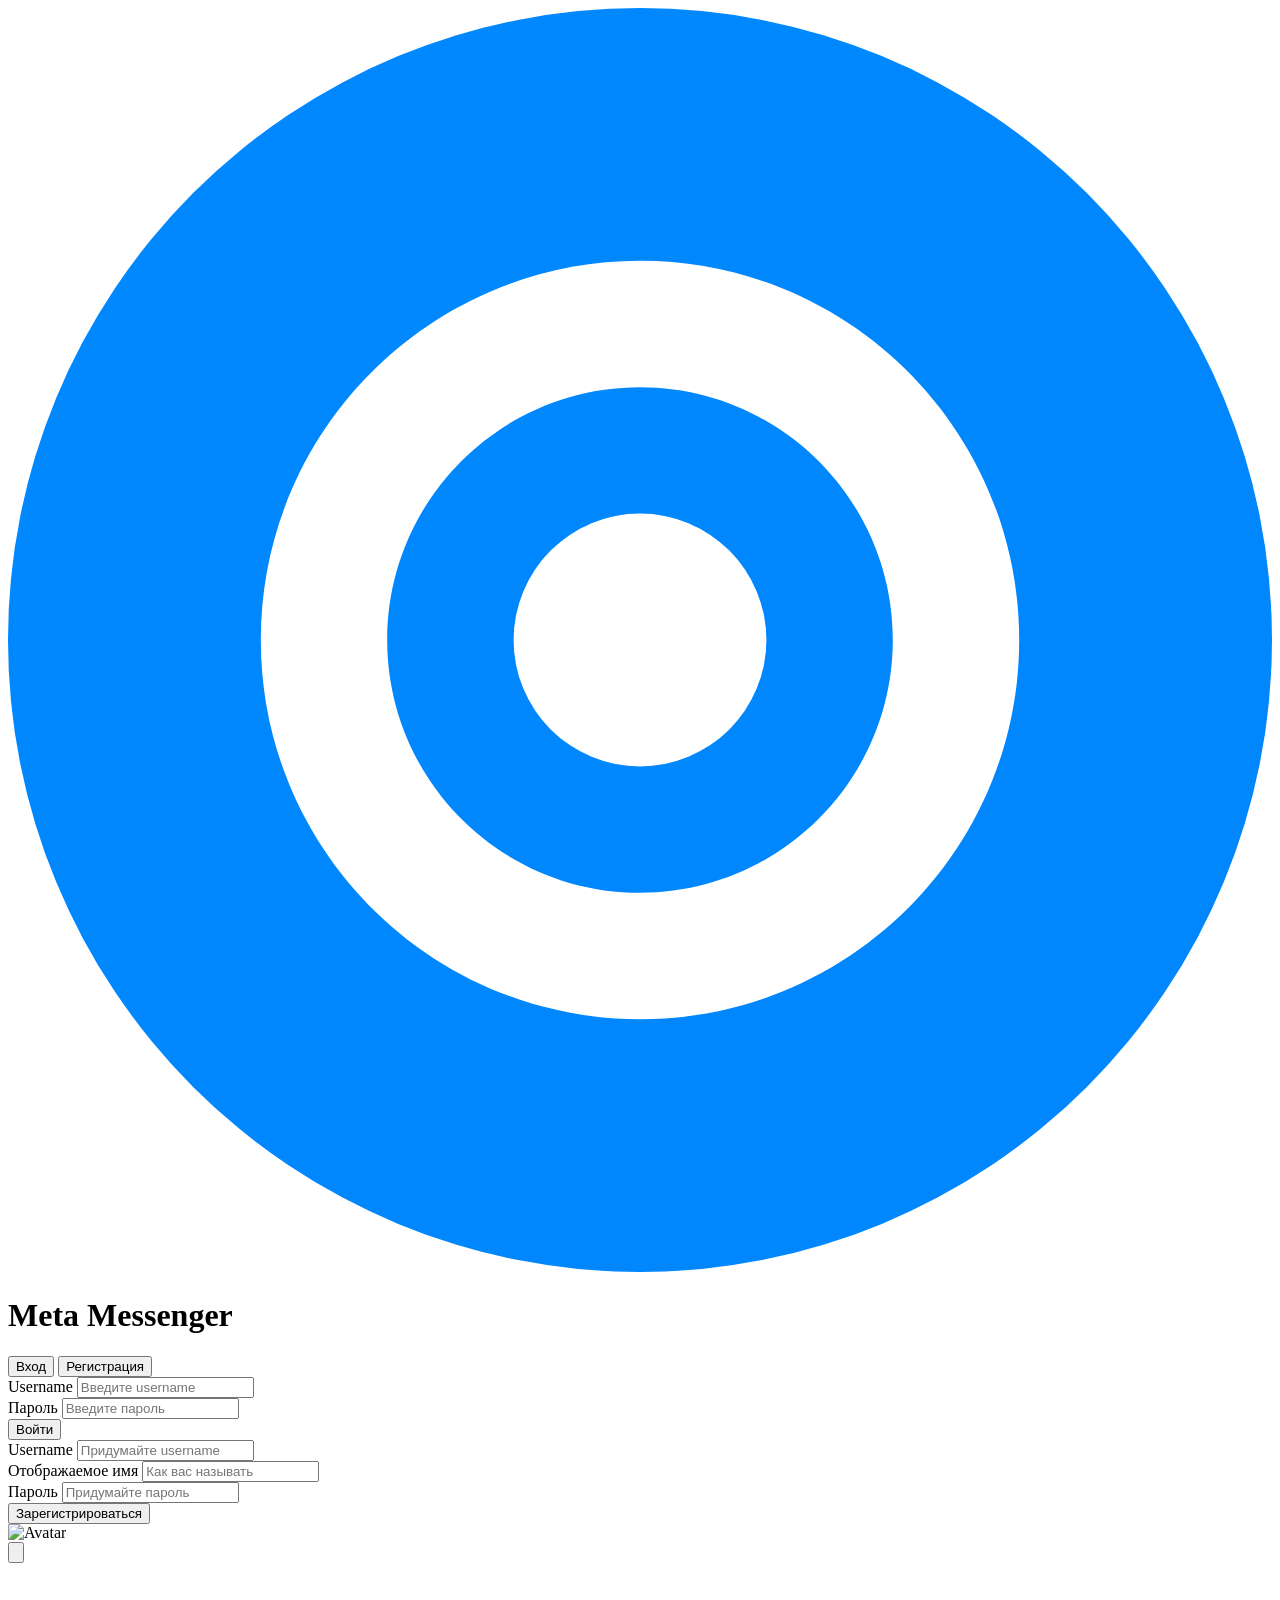
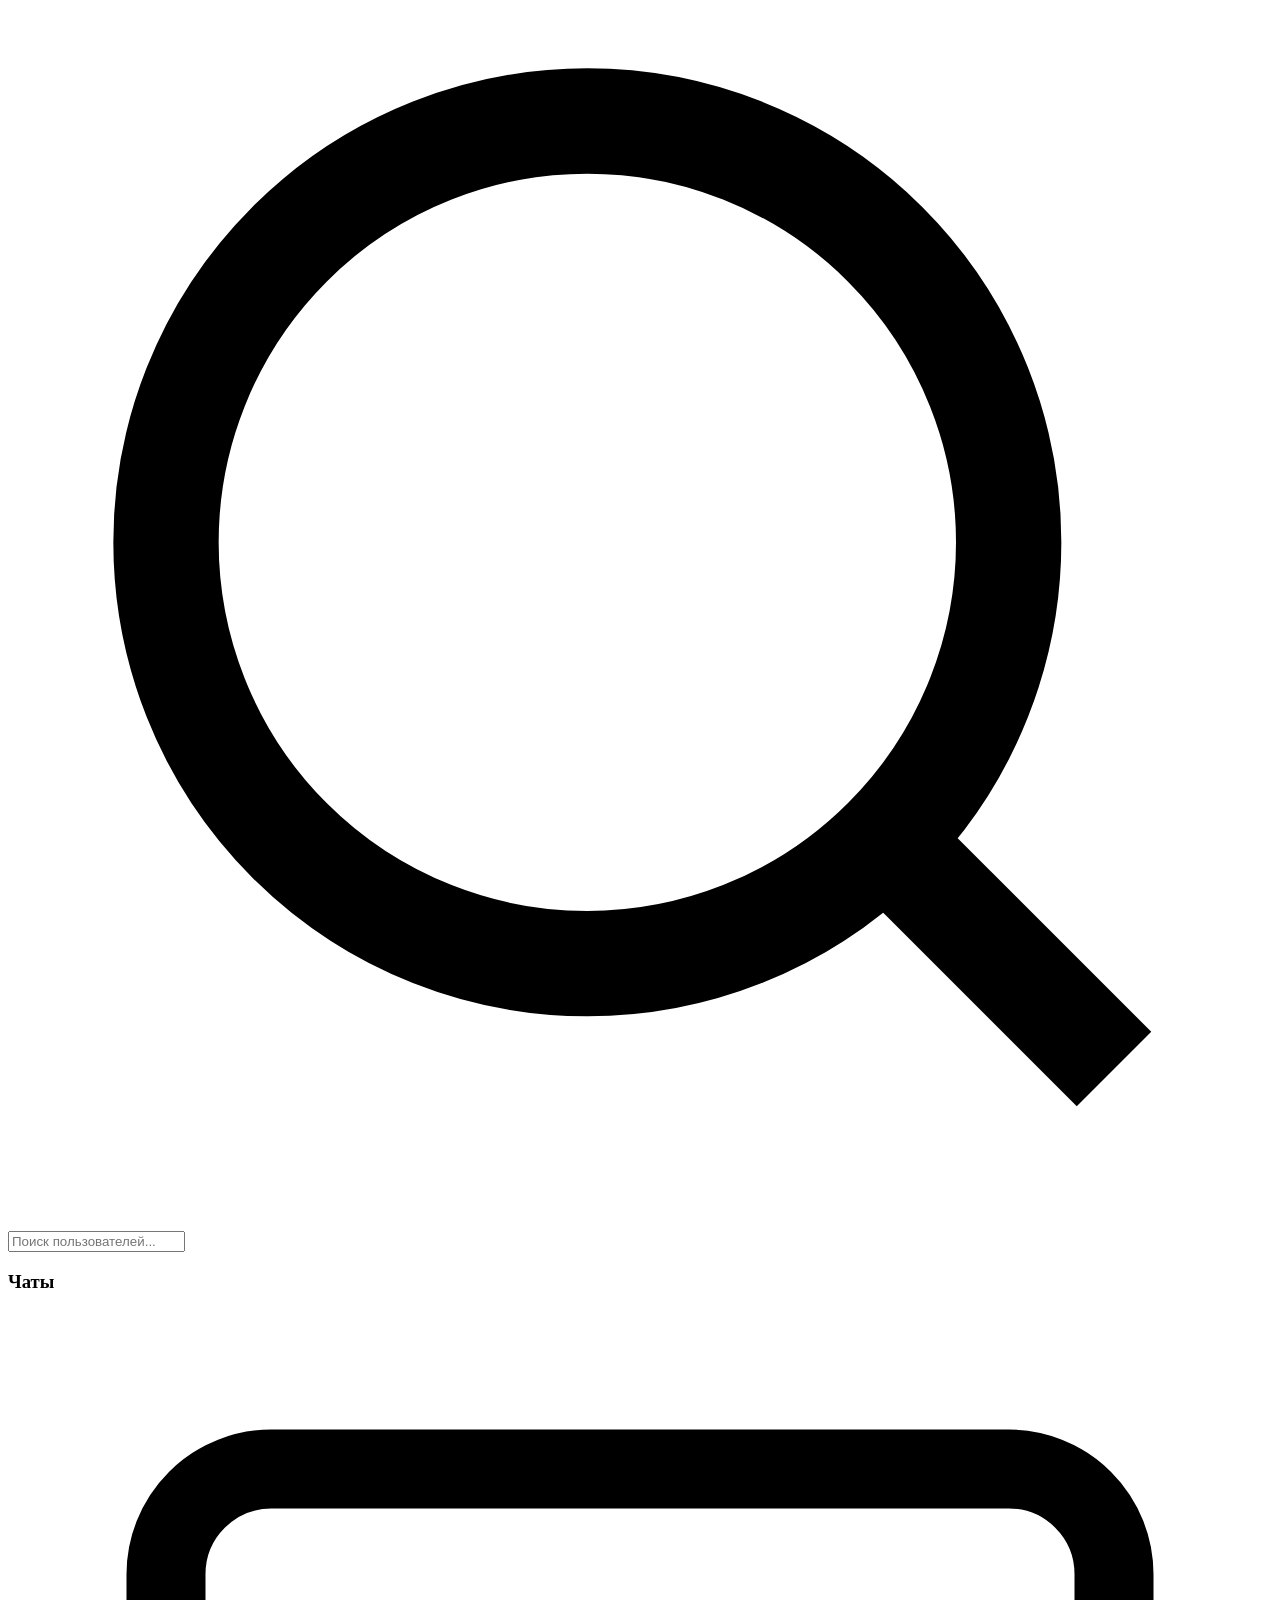
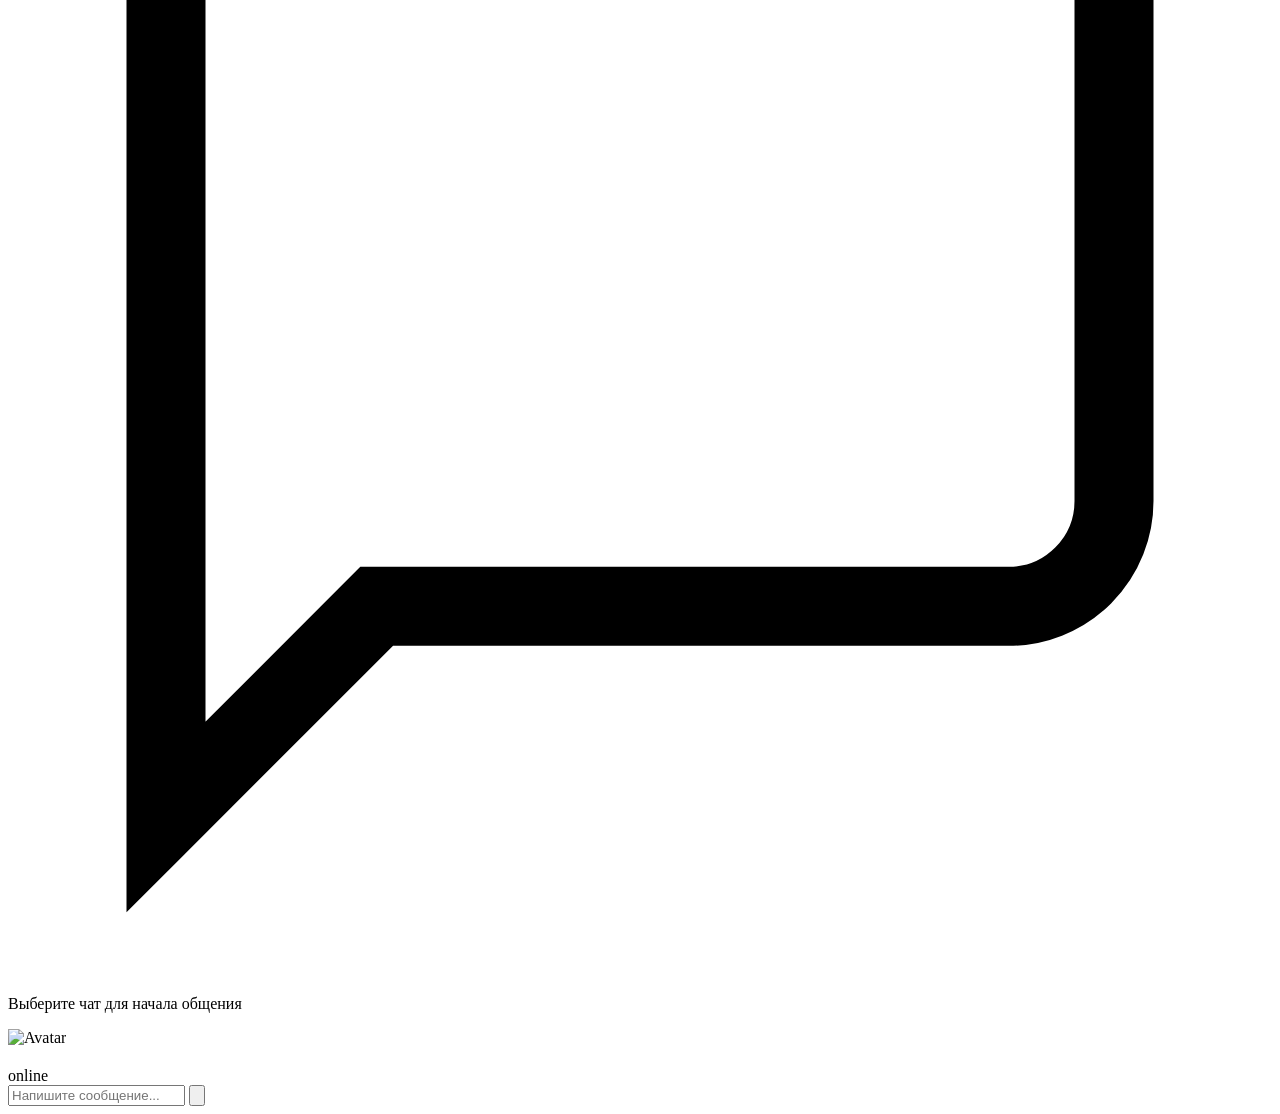
==== public/index.html @ 4a98b65b "Initial commit: Meta Messenger with Cloudflare Workers + KV Co-authored-by: Qwen-Coder <qwen-coder@a" ====
<!DOCTYPE html>
<html lang="ru">
<head>
  <meta charset="UTF-8">
  <meta name="viewport" content="width=device-width, initial-scale=1.0">
  <title>Meta Messenger</title>
  <link rel="stylesheet" href="/styles.css">
  <link href="https://fonts.googleapis.com/css2?family=Inter:wght@400;500;600;700&display=swap" rel="stylesheet">
</head>
<body>
  <div id="app">
    <!-- Auth Screen -->
    <div id="auth-screen" class="auth-screen">
      <div class="auth-container">
        <div class="auth-logo">
          <svg viewBox="0 0 40 40" fill="none" xmlns="http://www.w3.org/2000/svg">
            <circle cx="20" cy="20" r="20" fill="url(#gradient)"/>
            <path d="M20 8C13.373 8 8 13.373 8 20C8 26.627 13.373 32 20 32C26.627 32 32 26.627 32 20C32 13.373 26.627 8 20 8ZM20 28C15.582 28 12 24.418 12 20C12 15.582 15.582 12 20 12C24.418 12 28 15.582 28 20C28 24.418 24.418 28 20 28Z" fill="white"/>
            <circle cx="20" cy="20" r="4" fill="white"/>
            <defs>
              <linearGradient id="gradient" x1="0" y1="0" x2="40" y2="40">
                <stop stop-color="#0088FF"/>
                <stop offset="1" stop-color="#0056B3"/>
              </linearGradient>
            </defs>
          </svg>
          <h1>Meta Messenger</h1>
        </div>
        
        <div class="auth-tabs">
          <button class="auth-tab active" data-tab="login">Вход</button>
          <button class="auth-tab" data-tab="register">Регистрация</button>
        </div>
        
        <form id="login-form" class="auth-form">
          <div class="form-group">
            <label for="login-username">Username</label>
            <input type="text" id="login-username" placeholder="Введите username" required>
          </div>
          <div class="form-group">
            <label for="login-password">Пароль</label>
            <input type="password" id="login-password" placeholder="Введите пароль" required>
          </div>
          <button type="submit" class="btn-primary">Войти</button>
          <div id="login-error" class="error-message"></div>
        </form>
        
        <form id="register-form" class="auth-form hidden">
          <div class="form-group">
            <label for="register-username">Username</label>
            <input type="text" id="register-username" placeholder="Придумайте username" required>
          </div>
          <div class="form-group">
            <label for="register-display-name">Отображаемое имя</label>
            <input type="text" id="register-display-name" placeholder="Как вас называть">
          </div>
          <div class="form-group">
            <label for="register-password">Пароль</label>
            <input type="password" id="register-password" placeholder="Придумайте пароль" required minlength="6">
          </div>
          <button type="submit" class="btn-primary">Зарегистрироваться</button>
          <div id="register-error" class="error-message"></div>
        </form>
      </div>
    </div>
    
    <!-- Main App Screen -->
    <div id="main-screen" class="main-screen hidden">
      <!-- Sidebar -->
      <aside class="sidebar">
        <div class="sidebar-header">
          <div class="current-user">
            <img id="current-user-avatar" src="" alt="Avatar" class="avatar">
            <span id="current-user-name"></span>
          </div>
          <button id="logout-btn" class="btn-icon" title="Выйти">
            <svg viewBox="0 0 24 24" fill="none" stroke="currentColor" stroke-width="2">
              <path d="M9 21H5a2 2 0 0 1-2-2V5a2 2 0 0 1 2-2h4"/>
              <polyline points="16 17 21 12 16 7"/>
              <line x1="21" y1="12" x2="9" y2="12"/>
            </svg>
          </button>
        </div>
        
        <div class="search-container">
          <div class="search-box">
            <svg viewBox="0 0 24 24" fill="none" stroke="currentColor" stroke-width="2">
              <circle cx="11" cy="11" r="8"/>
              <path d="m21 21-4.35-4.35"/>
            </svg>
            <input type="text" id="user-search" placeholder="Поиск пользователей...">
          </div>
        </div>
        
        <div id="search-results" class="search-results hidden"></div>
        
        <div class="chats-list">
          <h3>Чаты</h3>
          <div id="chats-container"></div>
        </div>
      </aside>
      
      <!-- Chat Area -->
      <main class="chat-area">
        <div id="no-chat-selected" class="no-chat-selected">
          <svg viewBox="0 0 24 24" fill="none" stroke="currentColor" stroke-width="1.5">
            <path d="M21 15a2 2 0 0 1-2 2H7l-4 4V5a2 2 0 0 1 2-2h14a2 2 0 0 1 2 2z"/>
          </svg>
          <p>Выберите чат для начала общения</p>
        </div>
        
        <div id="chat-container" class="chat-container hidden">
          <div class="chat-header">
            <img id="chat-user-avatar" src="" alt="Avatar" class="avatar avatar-large">
            <div class="chat-user-info">
              <h2 id="chat-user-name"></h2>
              <span id="chat-user-status">online</span>
            </div>
          </div>
          
          <div id="messages-container" class="messages-container"></div>
          
          <form id="message-form" class="message-form">
            <input type="text" id="message-input" placeholder="Напишите сообщение..." autocomplete="off">
            <button type="submit" class="btn-send">
              <svg viewBox="0 0 24 24" fill="none" stroke="currentColor" stroke-width="2">
                <line x1="22" y1="2" x2="11" y2="13"/>
                <polygon points="22 2 15 22 11 13 2 9 22 2"/>
              </svg>
            </button>
          </form>
        </div>
      </main>
    </div>
  </div>
  
  <script src="/app.js"></script>
</body>
</html>
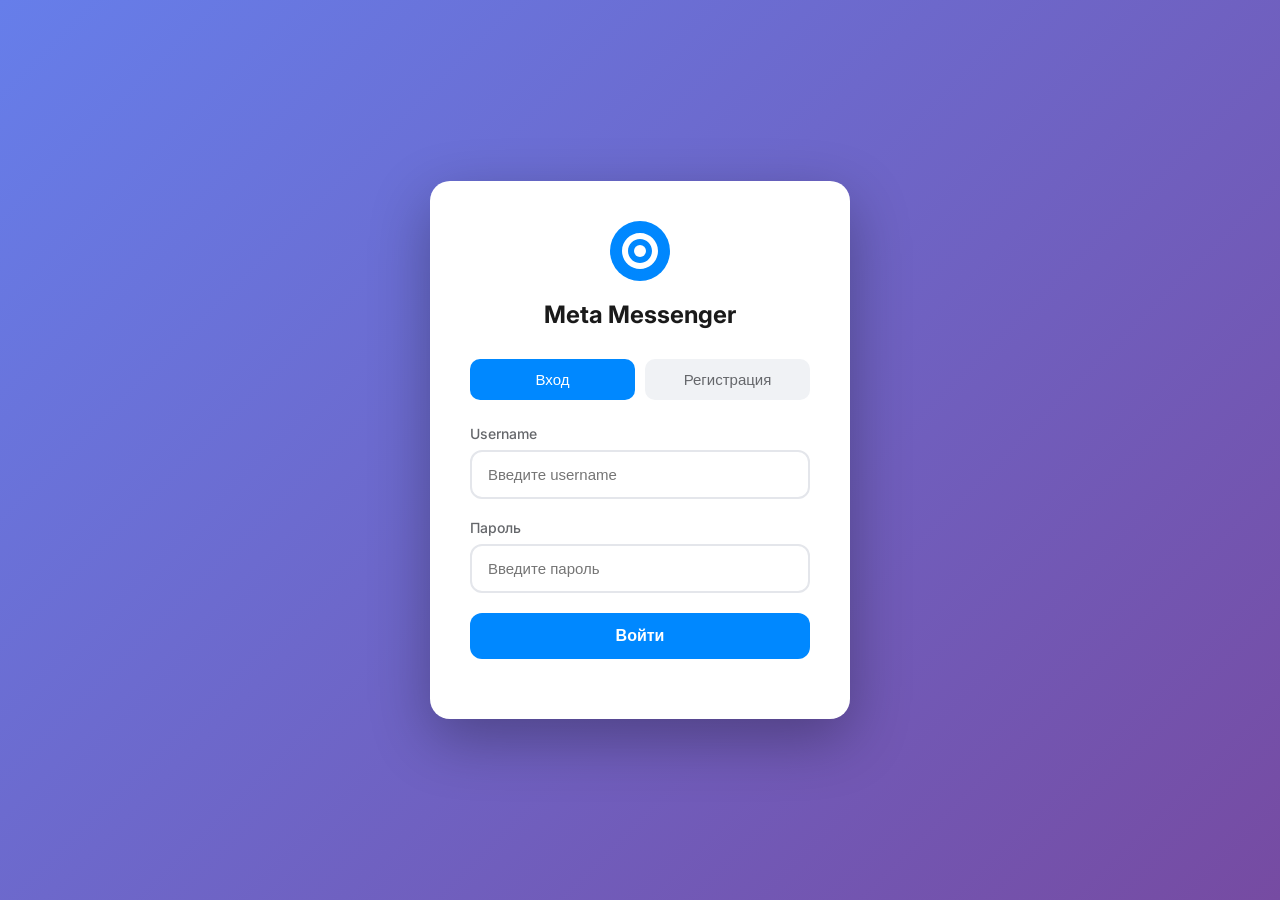
==== commit c85c4a01: "Fix: use relative paths for static assets Co-authored-by: Qwen-Coder <qwen-coder@alibabacloud.com>" ====
--- a/public/index.html
+++ b/public/index.html
@@ -4,7 +4,7 @@
   <meta charset="UTF-8">
   <meta name="viewport" content="width=device-width, initial-scale=1.0">
   <title>Meta Messenger</title>
-  <link rel="stylesheet" href="/styles.css">
+  <link rel="stylesheet" href="./styles.css">
   <link href="https://fonts.googleapis.com/css2?family=Inter:wght@400;500;600;700&display=swap" rel="stylesheet">
 </head>
 <body>
@@ -134,6 +134,6 @@
     </div>
   </div>
   
-  <script src="/app.js"></script>
+  <script src="./app.js"></script>
 </body>
 </html>
--- a/public/styles.css
+++ b/public/styles.css
@@ -0,0 +1,558 @@
+* {
+  margin: 0;
+  padding: 0;
+  box-sizing: border-box;
+}
+
+:root {
+  --primary-color: #0088FF;
+  --primary-hover: #0066CC;
+  --bg-color: #F0F2F5;
+  --sidebar-bg: #FFFFFF;
+  --chat-bg: #EFEFEF;
+  --message-out: #0088FF;
+  --message-in: #FFFFFF;
+  --text-primary: #1A1A1A;
+  --text-secondary: #65676B;
+  --border-color: #E4E6EB;
+  --error-color: #DC3545;
+  --success-color: #28A745;
+}
+
+body {
+  font-family: 'Inter', -apple-system, BlinkMacSystemFont, 'Segoe UI', Roboto, sans-serif;
+  background: var(--bg-color);
+  color: var(--text-primary);
+  height: 100vh;
+  overflow: hidden;
+}
+
+.hidden {
+  display: none !important;
+}
+
+/* Auth Screen */
+.auth-screen {
+  display: flex;
+  align-items: center;
+  justify-content: center;
+  min-height: 100vh;
+  background: linear-gradient(135deg, #667eea 0%, #764ba2 100%);
+}
+
+.auth-container {
+  background: white;
+  border-radius: 20px;
+  padding: 40px;
+  width: 100%;
+  max-width: 420px;
+  box-shadow: 0 20px 60px rgba(0, 0, 0, 0.3);
+}
+
+.auth-logo {
+  text-align: center;
+  margin-bottom: 30px;
+}
+
+.auth-logo svg {
+  width: 60px;
+  height: 60px;
+  margin-bottom: 15px;
+}
+
+.auth-logo h1 {
+  font-size: 24px;
+  font-weight: 700;
+  color: var(--text-primary);
+}
+
+.auth-tabs {
+  display: flex;
+  gap: 10px;
+  margin-bottom: 25px;
+}
+
+.auth-tab {
+  flex: 1;
+  padding: 12px;
+  border: none;
+  background: var(--bg-color);
+  color: var(--text-secondary);
+  font-size: 15px;
+  font-weight: 500;
+  cursor: pointer;
+  border-radius: 10px;
+  transition: all 0.2s;
+}
+
+.auth-tab.active {
+  background: var(--primary-color);
+  color: white;
+}
+
+.auth-form {
+  display: flex;
+  flex-direction: column;
+  gap: 20px;
+}
+
+.form-group {
+  display: flex;
+  flex-direction: column;
+  gap: 8px;
+}
+
+.form-group label {
+  font-size: 14px;
+  font-weight: 500;
+  color: var(--text-secondary);
+}
+
+.form-group input {
+  padding: 14px 16px;
+  border: 2px solid var(--border-color);
+  border-radius: 12px;
+  font-size: 15px;
+  transition: border-color 0.2s;
+}
+
+.form-group input:focus {
+  outline: none;
+  border-color: var(--primary-color);
+}
+
+.btn-primary {
+  padding: 14px;
+  background: var(--primary-color);
+  color: white;
+  border: none;
+  border-radius: 12px;
+  font-size: 16px;
+  font-weight: 600;
+  cursor: pointer;
+  transition: background 0.2s;
+}
+
+.btn-primary:hover {
+  background: var(--primary-hover);
+}
+
+.error-message {
+  color: var(--error-color);
+  font-size: 14px;
+  text-align: center;
+}
+
+/* Main Screen */
+.main-screen {
+  display: flex;
+  height: 100vh;
+}
+
+/* Sidebar */
+.sidebar {
+  width: 380px;
+  background: var(--sidebar-bg);
+  border-right: 1px solid var(--border-color);
+  display: flex;
+  flex-direction: column;
+}
+
+.sidebar-header {
+  display: flex;
+  justify-content: space-between;
+  align-items: center;
+  padding: 20px;
+  border-bottom: 1px solid var(--border-color);
+}
+
+.current-user {
+  display: flex;
+  align-items: center;
+  gap: 12px;
+}
+
+.avatar {
+  width: 40px;
+  height: 40px;
+  border-radius: 50%;
+  object-fit: cover;
+}
+
+.avatar-large {
+  width: 50px;
+  height: 50px;
+}
+
+#current-user-name {
+  font-weight: 600;
+}
+
+.btn-icon {
+  width: 40px;
+  height: 40px;
+  border: none;
+  background: var(--bg-color);
+  border-radius: 50%;
+  cursor: pointer;
+  display: flex;
+  align-items: center;
+  justify-content: center;
+  transition: background 0.2s;
+}
+
+.btn-icon:hover {
+  background: var(--border-color);
+}
+
+.btn-icon svg {
+  width: 20px;
+  height: 20px;
+  color: var(--text-secondary);
+}
+
+.search-container {
+  padding: 15px 20px;
+}
+
+.search-box {
+  display: flex;
+  align-items: center;
+  gap: 10px;
+  background: var(--bg-color);
+  padding: 12px 16px;
+  border-radius: 12px;
+}
+
+.search-box svg {
+  width: 20px;
+  height: 20px;
+  color: var(--text-secondary);
+}
+
+.search-box input {
+  flex: 1;
+  border: none;
+  background: transparent;
+  font-size: 15px;
+}
+
+.search-box input:focus {
+  outline: none;
+}
+
+.search-results {
+  max-height: 300px;
+  overflow-y: auto;
+  margin: 0 15px 15px;
+  border: 1px solid var(--border-color);
+  border-radius: 12px;
+  background: white;
+}
+
+.search-result-item {
+  display: flex;
+  align-items: center;
+  gap: 12px;
+  padding: 12px 15px;
+  cursor: pointer;
+  transition: background 0.2s;
+  border-bottom: 1px solid var(--border-color);
+}
+
+.search-result-item:last-child {
+  border-bottom: none;
+}
+
+.search-result-item:hover {
+  background: var(--bg-color);
+}
+
+.search-result-info {
+  flex: 1;
+}
+
+.search-result-name {
+  font-weight: 500;
+}
+
+.search-result-username {
+  font-size: 13px;
+  color: var(--text-secondary);
+}
+
+.btn-add {
+  padding: 8px 16px;
+  background: var(--primary-color);
+  color: white;
+  border: none;
+  border-radius: 20px;
+  font-size: 13px;
+  font-weight: 500;
+  cursor: pointer;
+}
+
+.chats-list {
+  flex: 1;
+  overflow-y: auto;
+  padding: 15px;
+}
+
+.chats-list h3 {
+  font-size: 14px;
+  font-weight: 600;
+  color: var(--text-secondary);
+  margin-bottom: 15px;
+  text-transform: uppercase;
+}
+
+.chat-item {
+  display: flex;
+  align-items: center;
+  gap: 12px;
+  padding: 12px 15px;
+  border-radius: 12px;
+  cursor: pointer;
+  transition: background 0.2s;
+}
+
+.chat-item:hover {
+  background: var(--bg-color);
+}
+
+.chat-item.active {
+  background: #E7F3FF;
+}
+
+.chat-item-info {
+  flex: 1;
+  min-width: 0;
+}
+
+.chat-item-name {
+  font-weight: 500;
+  margin-bottom: 4px;
+}
+
+.chat-item-last-message {
+  font-size: 13px;
+  color: var(--text-secondary);
+  white-space: nowrap;
+  overflow: hidden;
+  text-overflow: ellipsis;
+}
+
+.chat-item-time {
+  font-size: 12px;
+  color: var(--text-secondary);
+}
+
+/* Chat Area */
+.chat-area {
+  flex: 1;
+  display: flex;
+  flex-direction: column;
+  background: var(--chat-bg);
+}
+
+.no-chat-selected {
+  display: flex;
+  flex-direction: column;
+  align-items: center;
+  justify-content: center;
+  height: 100%;
+  color: var(--text-secondary);
+}
+
+.no-chat-selected svg {
+  width: 80px;
+  height: 80px;
+  margin-bottom: 20px;
+  opacity: 0.5;
+}
+
+.no-chat-selected p {
+  font-size: 18px;
+}
+
+.chat-container {
+  display: flex;
+  flex-direction: column;
+  height: 100%;
+}
+
+.chat-header {
+  display: flex;
+  align-items: center;
+  gap: 15px;
+  padding: 15px 25px;
+  background: var(--sidebar-bg);
+  border-bottom: 1px solid var(--border-color);
+}
+
+.chat-user-info h2 {
+  font-size: 18px;
+  font-weight: 600;
+}
+
+#chat-user-status {
+  font-size: 13px;
+  color: var(--success-color);
+}
+
+.messages-container {
+  flex: 1;
+  overflow-y: auto;
+  padding: 20px 25px;
+  display: flex;
+  flex-direction: column;
+  gap: 10px;
+}
+
+.message {
+  display: flex;
+  gap: 10px;
+  max-width: 70%;
+}
+
+.message.outgoing {
+  align-self: flex-end;
+  flex-direction: row-reverse;
+}
+
+.message.incoming {
+  align-self: flex-start;
+}
+
+.message-avatar {
+  width: 35px;
+  height: 35px;
+  border-radius: 50%;
+  object-fit: cover;
+}
+
+.message-content {
+  display: flex;
+  flex-direction: column;
+}
+
+.message-bubble {
+  padding: 12px 16px;
+  border-radius: 18px;
+  max-width: 100%;
+  word-wrap: break-word;
+}
+
+.message.incoming .message-bubble {
+  background: var(--message-in);
+  border-bottom-left-radius: 4px;
+}
+
+.message.outgoing .message-bubble {
+  background: var(--message-out);
+  color: white;
+  border-bottom-right-radius: 4px;
+}
+
+.message-meta {
+  display: flex;
+  align-items: center;
+  gap: 5px;
+  margin-top: 4px;
+  font-size: 11px;
+  color: var(--text-secondary);
+}
+
+.message.outgoing .message-meta {
+  justify-content: flex-end;
+}
+
+.message-time {
+  opacity: 0.7;
+}
+
+.message-read {
+  color: var(--primary-color);
+}
+
+.message-form {
+  display: flex;
+  gap: 10px;
+  padding: 20px 25px;
+  background: var(--sidebar-bg);
+  border-top: 1px solid var(--border-color);
+}
+
+#message-input {
+  flex: 1;
+  padding: 14px 20px;
+  border: 2px solid var(--border-color);
+  border-radius: 24px;
+  font-size: 15px;
+  font-family: inherit;
+}
+
+#message-input:focus {
+  outline: none;
+  border-color: var(--primary-color);
+}
+
+.btn-send {
+  width: 50px;
+  height: 50px;
+  border: none;
+  background: var(--primary-color);
+  color: white;
+  border-radius: 50%;
+  cursor: pointer;
+  display: flex;
+  align-items: center;
+  justify-content: center;
+  transition: background 0.2s;
+}
+
+.btn-send:hover {
+  background: var(--primary-hover);
+}
+
+.btn-send svg {
+  width: 22px;
+  height: 22px;
+}
+
+/* Scrollbar */
+::-webkit-scrollbar {
+  width: 6px;
+}
+
+::-webkit-scrollbar-track {
+  background: transparent;
+}
+
+::-webkit-scrollbar-thumb {
+  background: var(--border-color);
+  border-radius: 3px;
+}
+
+::-webkit-scrollbar-thumb:hover {
+  background: var(--text-secondary);
+}
+
+/* Responsive */
+@media (max-width: 768px) {
+  .sidebar {
+    width: 100%;
+    position: absolute;
+    z-index: 10;
+    transform: translateX(-100%);
+    transition: transform 0.3s;
+  }
+  
+  .sidebar.show {
+    transform: translateX(0);
+  }
+  
+  .main-screen {
+    position: relative;
+  }
+}
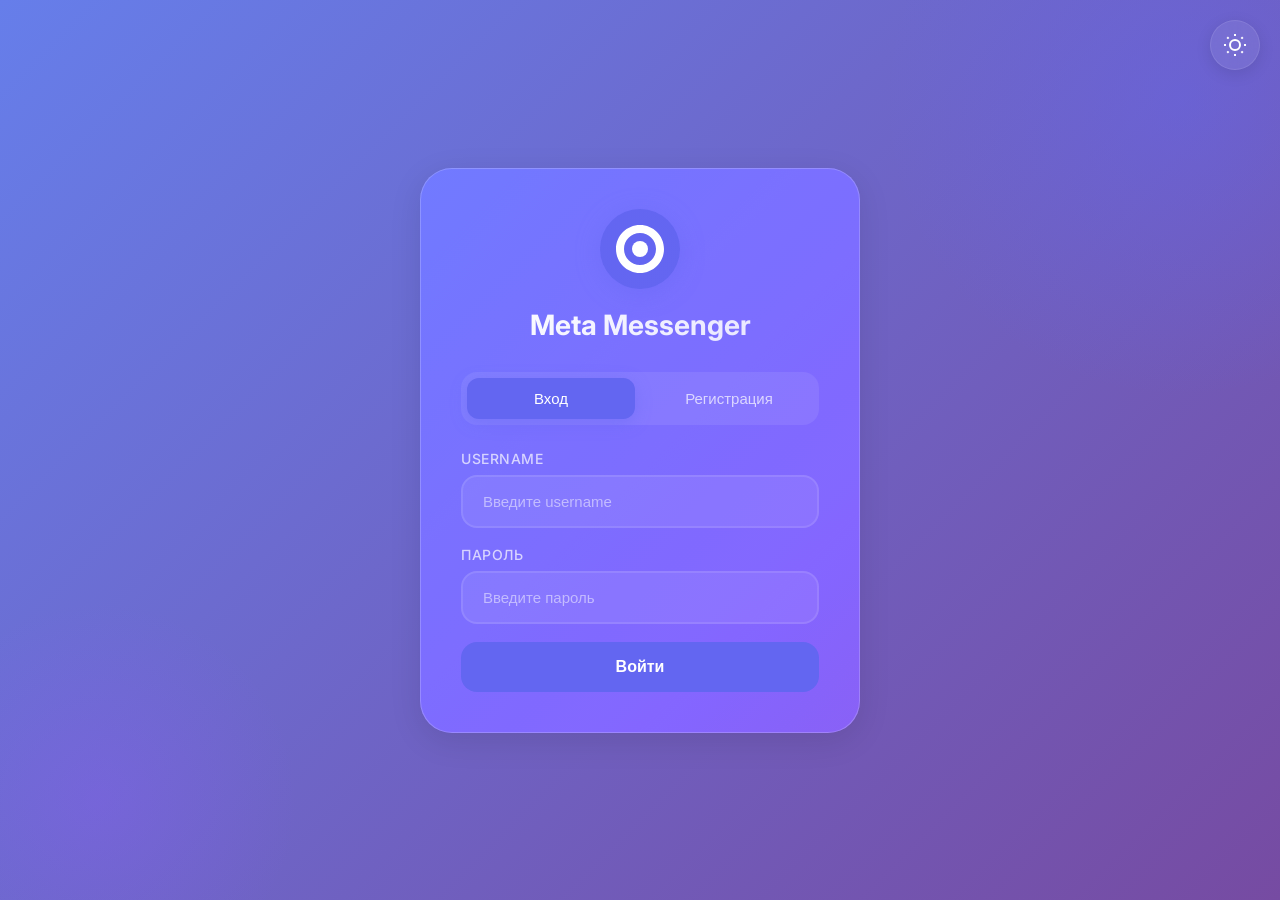
==== commit feff9c27: "Major UI upgrade: Dark glassmorphism theme + Admin panel - Полный редизайн в стиле glassmorphism с т" ====
--- a/public/index.html
+++ b/public/index.html
@@ -1,5 +1,5 @@
 <!DOCTYPE html>
-<html lang="ru">
+<html lang="ru" data-theme="dark">
 <head>
   <meta charset="UTF-8">
   <meta name="viewport" content="width=device-width, initial-scale=1.0">
@@ -8,10 +8,27 @@
   <link href="https://fonts.googleapis.com/css2?family=Inter:wght@400;500;600;700&display=swap" rel="stylesheet">
 </head>
 <body>
+  <!-- Theme Toggle -->
+  <div class="theme-toggle">
+    <button class="theme-toggle-btn" id="theme-toggle" title="Переключить тему">
+      <svg viewBox="0 0 24 24" fill="none" stroke="currentColor" stroke-width="2" class="sun-icon">
+        <circle cx="12" cy="12" r="5"/>
+        <line x1="12" y1="1" x2="12" y2="3"/>
+        <line x1="12" y1="21" x2="12" y2="23"/>
+        <line x1="4.22" y1="4.22" x2="5.64" y2="5.64"/>
+        <line x1="18.36" y1="18.36" x2="19.78" y2="19.78"/>
+        <line x1="1" y1="12" x2="3" y2="12"/>
+        <line x1="21" y1="12" x2="23" y2="12"/>
+        <line x1="4.22" y1="19.78" x2="5.64" y2="18.36"/>
+        <line x1="18.36" y1="5.64" x2="19.78" y2="4.22"/>
+      </svg>
+    </button>
+  </div>
+
   <div id="app">
     <!-- Auth Screen -->
     <div id="auth-screen" class="auth-screen">
-      <div class="auth-container">
+      <div class="auth-container glass">
         <div class="auth-logo">
           <svg viewBox="0 0 40 40" fill="none" xmlns="http://www.w3.org/2000/svg">
             <circle cx="20" cy="20" r="20" fill="url(#gradient)"/>
@@ -19,96 +36,112 @@
             <circle cx="20" cy="20" r="4" fill="white"/>
             <defs>
               <linearGradient id="gradient" x1="0" y1="0" x2="40" y2="40">
-                <stop stop-color="#0088FF"/>
-                <stop offset="1" stop-color="#0056B3"/>
+                <stop stop-color="#6366f1"/>
+                <stop offset="1" stop-color="#8b5cf6"/>
               </linearGradient>
             </defs>
           </svg>
           <h1>Meta Messenger</h1>
         </div>
-        
+
         <div class="auth-tabs">
           <button class="auth-tab active" data-tab="login">Вход</button>
           <button class="auth-tab" data-tab="register">Регистрация</button>
         </div>
-        
+
         <form id="login-form" class="auth-form">
           <div class="form-group">
             <label for="login-username">Username</label>
-            <input type="text" id="login-username" placeholder="Введите username" required>
+            <input type="text" id="login-username" placeholder="Введите username" required autocomplete="username">
           </div>
           <div class="form-group">
             <label for="login-password">Пароль</label>
-            <input type="password" id="login-password" placeholder="Введите пароль" required>
+            <input type="password" id="login-password" placeholder="Введите пароль" required autocomplete="current-password">
           </div>
           <button type="submit" class="btn-primary">Войти</button>
-          <div id="login-error" class="error-message"></div>
+          <div id="login-error" class="error-message hidden"></div>
         </form>
-        
+
         <form id="register-form" class="auth-form hidden">
           <div class="form-group">
             <label for="register-username">Username</label>
-            <input type="text" id="register-username" placeholder="Придумайте username" required>
+            <input type="text" id="register-username" placeholder="Придумайте username" required autocomplete="username">
           </div>
           <div class="form-group">
             <label for="register-display-name">Отображаемое имя</label>
-            <input type="text" id="register-display-name" placeholder="Как вас называть">
+            <input type="text" id="register-display-name" placeholder="Как вас называть" autocomplete="name">
           </div>
           <div class="form-group">
             <label for="register-password">Пароль</label>
-            <input type="password" id="register-password" placeholder="Придумайте пароль" required minlength="6">
+            <input type="password" id="register-password" placeholder="Придумайте пароль" required minlength="6" autocomplete="new-password">
           </div>
           <button type="submit" class="btn-primary">Зарегистрироваться</button>
-          <div id="register-error" class="error-message"></div>
+          <div id="register-error" class="error-message hidden"></div>
         </form>
       </div>
     </div>
-    
-    <!-- Main App Screen -->
+
+    <!-- Main Screen -->
     <div id="main-screen" class="main-screen hidden">
       <!-- Sidebar -->
-      <aside class="sidebar">
+      <aside class="sidebar glass">
         <div class="sidebar-header">
           <div class="current-user">
             <img id="current-user-avatar" src="" alt="Avatar" class="avatar">
-            <span id="current-user-name"></span>
-          </div>
-          <button id="logout-btn" class="btn-icon" title="Выйти">
-            <svg viewBox="0 0 24 24" fill="none" stroke="currentColor" stroke-width="2">
-              <path d="M9 21H5a2 2 0 0 1-2-2V5a2 2 0 0 1 2-2h4"/>
-              <polyline points="16 17 21 12 16 7"/>
-              <line x1="21" y1="12" x2="9" y2="12"/>
-            </svg>
-          </button>
-        </div>
-        
+            <div style="display: flex; align-items: center; gap: 8px;">
+              <span id="current-user-name"></span>
+              <span id="admin-badge" class="admin-badge hidden">
+                <svg viewBox="0 0 24 24" fill="currentColor">
+                  <path d="M12 2L15.09 8.26L22 9.27L17 14.14L18.18 21.02L12 17.77L5.82 21.02L7 14.14L2 9.27L8.91 8.26L12 2Z"/>
+                </svg>
+                Admin
+              </span>
+            </div>
+          </div>
+          <div style="display: flex; gap: 8px;">
+            <button id="admin-panel-btn" class="btn-icon hidden" title="Админ панель">
+              <svg viewBox="0 0 24 24" fill="none" stroke="currentColor" stroke-width="2">
+                <circle cx="12" cy="12" r="3"/>
+                <path d="M19.4 15a1.65 1.65 0 0 0 .33 1.82l.06.06a2 2 0 0 1 0 2.83 2 2 0 0 1-2.83 0l-.06-.06a1.65 1.65 0 0 0-1.82-.33 1.65 1.65 0 0 0-1 1.51V21a2 2 0 0 1-2 2 2 2 0 0 1-2-2v-.09A1.65 1.65 0 0 0 9 19.4a1.65 1.65 0 0 0-1.82.33l-.06.06a2 2 0 0 1-2.83 0 2 2 0 0 1 0-2.83l.06-.06a1.65 1.65 0 0 0 .33-1.82 1.65 1.65 0 0 0-1.51-1H3a2 2 0 0 1-2-2 2 2 0 0 1 2-2h.09A1.65 1.65 0 0 0 4.6 9a1.65 1.65 0 0 0-.33-1.82l-.06-.06a2 2 0 0 1 0-2.83 2 2 0 0 1 2.83 0l.06.06a1.65 1.65 0 0 0 1.82.33H9a1.65 1.65 0 0 0 1-1.51V3a2 2 0 0 1 2-2 2 2 0 0 1 2 2v.09a1.65 1.65 0 0 0 1 1.51 1.65 1.65 0 0 0 1.82-.33l.06-.06a2 2 0 0 1 2.83 0 2 2 0 0 1 0 2.83l-.06.06a1.65 1.65 0 0 0-.33 1.82V9a1.65 1.65 0 0 0 1.51 1H21a2 2 0 0 1 2 2 2 2 0 0 1-2 2h-.09a1.65 1.65 0 0 0-1.51 1z"/>
+              </svg>
+            </button>
+            <button id="logout-btn" class="btn-icon" title="Выйти">
+              <svg viewBox="0 0 24 24" fill="none" stroke="currentColor" stroke-width="2">
+                <path d="M9 21H5a2 2 0 0 1-2-2V5a2 2 0 0 1 2-2h4"/>
+                <polyline points="16 17 21 12 16 7"/>
+                <line x1="21" y1="12" x2="9" y2="12"/>
+              </svg>
+            </button>
+          </div>
+        </div>
+
         <div class="search-container">
           <div class="search-box">
             <svg viewBox="0 0 24 24" fill="none" stroke="currentColor" stroke-width="2">
               <circle cx="11" cy="11" r="8"/>
-              <path d="m21 21-4.35-4.35"/>
-            </svg>
-            <input type="text" id="user-search" placeholder="Поиск пользователей...">
-          </div>
-        </div>
-        
+              <line x1="21" y1="21" x2="16.65" y2="16.65"/>
+            </svg>
+            <input type="text" id="user-search" placeholder="Поиск пользователей..." autocomplete="off">
+          </div>
+        </div>
+
         <div id="search-results" class="search-results hidden"></div>
-        
+
         <div class="chats-list">
           <h3>Чаты</h3>
           <div id="chats-container"></div>
         </div>
       </aside>
-      
+
       <!-- Chat Area -->
-      <main class="chat-area">
+      <main class="chat-area glass">
         <div id="no-chat-selected" class="no-chat-selected">
           <svg viewBox="0 0 24 24" fill="none" stroke="currentColor" stroke-width="1.5">
             <path d="M21 15a2 2 0 0 1-2 2H7l-4 4V5a2 2 0 0 1 2-2h14a2 2 0 0 1 2 2z"/>
           </svg>
           <p>Выберите чат для начала общения</p>
         </div>
-        
+
         <div id="chat-container" class="chat-container hidden">
           <div class="chat-header">
             <img id="chat-user-avatar" src="" alt="Avatar" class="avatar avatar-large">
@@ -117,11 +150,12 @@
               <span id="chat-user-status">online</span>
             </div>
           </div>
-          
+
           <div id="messages-container" class="messages-container"></div>
-          
+
           <form id="message-form" class="message-form">
-            <input type="text" id="message-input" placeholder="Напишите сообщение..." autocomplete="off">
+            <input type="text" id="message-input" placeholder="Напишите сообщение..." autocomplete="off" maxlength="2000">
+            <span id="message-counter" class="message-counter">0/2000</span>
             <button type="submit" class="btn-send">
               <svg viewBox="0 0 24 24" fill="none" stroke="currentColor" stroke-width="2">
                 <line x1="22" y1="2" x2="11" y2="13"/>
@@ -132,8 +166,128 @@
         </div>
       </main>
     </div>
+
+    <!-- Admin Panel -->
+    <div id="admin-panel" class="admin-panel glass hidden">
+      <div class="admin-panel-header">
+        <h2>
+          <svg viewBox="0 0 24 24" fill="none" stroke="currentColor" stroke-width="2">
+            <path d="M12 22s8-4 8-10V5l-8-3-8 3v7c0 6 8 10 8 10z"/>
+          </svg>
+          Админ панель
+        </h2>
+        <button class="admin-panel-close" id="admin-panel-close">
+          <svg viewBox="0 0 24 24" fill="none" stroke="currentColor" stroke-width="2" width="20" height="20">
+            <line x1="18" y1="6" x2="6" y2="18"/>
+            <line x1="6" y1="6" x2="18" y2="18"/>
+          </svg>
+        </button>
+      </div>
+      <div class="admin-panel-content">
+        <!-- Ban User -->
+        <div class="admin-section">
+          <h3>
+            <svg viewBox="0 0 24 24" fill="none" stroke="currentColor" stroke-width="2">
+              <circle cx="12" cy="12" r="10"/>
+              <line x1="12" y1="8" x2="12" y2="12"/>
+              <line x1="12" y1="16" x2="12.01" y2="16"/>
+            </svg>
+            Забанить пользователя
+          </h3>
+          <div class="admin-form-group">
+            <label for="ban-user-id">User ID</label>
+            <input type="text" id="ban-user-id" placeholder="mm64...">
+          </div>
+          <div class="admin-form-group">
+            <label for="ban-username">Username</label>
+            <input type="text" id="ban-username" placeholder="username">
+          </div>
+          <div class="admin-form-group">
+            <label for="ban-reason">Причина</label>
+            <textarea id="ban-reason" placeholder="Причина бана..."></textarea>
+          </div>
+          <div class="admin-form-group">
+            <label for="ban-duration">Длительность (секунды, 0 = навсегда)</label>
+            <input type="number" id="ban-duration" placeholder="604800 (7 дней)" value="604800">
+          </div>
+          <button class="btn-admin danger" id="ban-user-btn">
+            <svg viewBox="0 0 24 24" fill="none" stroke="currentColor" stroke-width="2" width="18" height="18">
+              <circle cx="12" cy="12" r="10"/>
+              <line x1="12" y1="8" x2="12" y2="12"/>
+              <line x1="12" y1="16" x2="12.01" y2="16"/>
+            </svg>
+            Забанить пользователя
+          </button>
+        </div>
+
+        <!-- Ban IP -->
+        <div class="admin-section">
+          <h3>
+            <svg viewBox="0 0 24 24" fill="none" stroke="currentColor" stroke-width="2">
+              <rect x="2" y="3" width="20" height="14" rx="2" ry="2"/>
+              <line x1="8" y1="21" x2="16" y2="21"/>
+              <line x1="12" y1="17" x2="12" y2="21"/>
+            </svg>
+            Забанить IP
+          </h3>
+          <div class="admin-form-group">
+            <label for="ban-ip-address">IP адрес</label>
+            <input type="text" id="ban-ip-address" placeholder="192.168.1.1">
+          </div>
+          <div class="admin-form-group">
+            <label for="ban-ip-reason">Причина</label>
+            <textarea id="ban-ip-reason" placeholder="Причина бана IP..."></textarea>
+          </div>
+          <div class="admin-form-group">
+            <label for="ban-ip-duration">Длительность (секунды, 0 = навсегда)</label>
+            <input type="number" id="ban-ip-duration" placeholder="86400 (1 день)" value="86400">
+          </div>
+          <button class="btn-admin danger" id="ban-ip-btn">
+            <svg viewBox="0 0 24 24" fill="none" stroke="currentColor" stroke-width="2" width="18" height="18">
+              <rect x="2" y="3" width="20" height="14" rx="2" ry="2"/>
+              <line x1="8" y1="21" x2="16" y2="21"/>
+              <line x1="12" y1="17" x2="12" y2="21"/>
+            </svg>
+            Забанить IP
+          </button>
+        </div>
+
+        <!-- IP Logs Lookup -->
+        <div class="admin-section">
+          <h3>
+            <svg viewBox="0 0 24 24" fill="none" stroke="currentColor" stroke-width="2">
+              <path d="M21 15a2 2 0 0 1-2 2H7l-4 4V5a2 2 0 0 1 2-2h14a2 2 0 0 1 2 2z"/>
+            </svg>
+            Поиск по IP логам
+          </h3>
+          <div class="admin-form-group">
+            <label for="ip-lookup-username">Username для поиска IP</label>
+            <input type="text" id="ip-lookup-username" placeholder="username">
+            <button class="btn-admin" id="ip-lookup-btn" style="margin-top: 10px;">
+              Найти IP
+            </button>
+          </div>
+          <div id="ip-lookup-result" class="admin-list hidden" style="margin-top: 15px;"></div>
+        </div>
+
+        <!-- Banned List -->
+        <div class="admin-section">
+          <h3>
+            <svg viewBox="0 0 24 24" fill="none" stroke="currentColor" stroke-width="2">
+              <line x1="12" y1="1" x2="12" y2="23"/>
+              <path d="M17 5H9.5a3.5 3.5 0 0 0 0 7h5a3.5 3.5 0 0 1 0 7H6"/>
+            </svg>
+            Забаненные IP
+          </h3>
+          <button class="btn-admin" id="refresh-banned-btn" style="margin-bottom: 15px;">
+            Обновить список
+          </button>
+          <div id="banned-list" class="admin-list"></div>
+        </div>
+      </div>
+    </div>
   </div>
-  
+
   <script src="./app.js"></script>
 </body>
 </html>
--- a/public/styles.css
+++ b/public/styles.css
@@ -1,3 +1,5 @@
+/* Meta Messenger - Modern Glassmorphism Design */
+
 * {
   margin: 0;
   padding: 0;
@@ -5,26 +7,81 @@
 }
 
 :root {
-  --primary-color: #0088FF;
-  --primary-hover: #0066CC;
-  --bg-color: #F0F2F5;
-  --sidebar-bg: #FFFFFF;
-  --chat-bg: #EFEFEF;
-  --message-out: #0088FF;
-  --message-in: #FFFFFF;
-  --text-primary: #1A1A1A;
-  --text-secondary: #65676B;
-  --border-color: #E4E6EB;
-  --error-color: #DC3545;
-  --success-color: #28A745;
+  /* Light Theme */
+  --primary: #6366f1;
+  --primary-hover: #4f46e5;
+  --primary-glow: rgba(99, 102, 241, 0.4);
+  --bg-gradient: linear-gradient(135deg, #667eea 0%, #764ba2 100%);
+  --glass-bg: rgba(255, 255, 255, 0.1);
+  --glass-border: rgba(255, 255, 255, 0.2);
+  --glass-shadow: rgba(0, 0, 0, 0.1);
+  --text-primary: #ffffff;
+  --text-secondary: rgba(255, 255, 255, 0.7);
+  --text-muted: rgba(255, 255, 255, 0.5);
+  --surface: rgba(255, 255, 255, 0.08);
+  --surface-hover: rgba(255, 255, 255, 0.12);
+  --border: rgba(255, 255, 255, 0.1);
+  --success: #10b981;
+  --error: #ef4444;
+  --warning: #f59e0b;
+  --message-out: linear-gradient(135deg, #6366f1 0%, #8b5cf6 100%);
+  --message-in: rgba(255, 255, 255, 0.1);
+  --scrollbar: rgba(255, 255, 255, 0.2);
+}
+
+[data-theme="light"] {
+  --primary: #6366f1;
+  --primary-hover: #4f46e5;
+  --primary-glow: rgba(99, 102, 241, 0.3);
+  --bg-gradient: linear-gradient(135deg, #e0e7ff 0%, #f3e8ff 100%);
+  --glass-bg: rgba(255, 255, 255, 0.7);
+  --glass-border: rgba(255, 255, 255, 0.5);
+  --glass-shadow: rgba(100, 100, 111, 0.2);
+  --text-primary: #1e1b4b;
+  --text-secondary: #4c1d95;
+  --text-muted: #6b7280;
+  --surface: rgba(255, 255, 255, 0.5);
+  --surface-hover: rgba(255, 255, 255, 0.7);
+  --border: rgba(139, 92, 246, 0.2);
+  --message-out: linear-gradient(135deg, #6366f1 0%, #8b5cf6 100%);
+  --message-in: rgba(255, 255, 255, 0.8);
+  --scrollbar: rgba(139, 92, 246, 0.3);
 }
 
 body {
   font-family: 'Inter', -apple-system, BlinkMacSystemFont, 'Segoe UI', Roboto, sans-serif;
-  background: var(--bg-color);
+  background: var(--bg-gradient);
+  background-attachment: fixed;
   color: var(--text-primary);
   height: 100vh;
   overflow: hidden;
+  transition: all 0.3s ease;
+}
+
+/* Glassmorphism Effect */
+.glass {
+  background: var(--glass-bg);
+  backdrop-filter: blur(20px);
+  backdrop-filter: saturate(180%);
+  -webkit-backdrop-filter: blur(20px);
+  -webkit-backdrop-filter: saturate(180%);
+  border: 1px solid var(--glass-border);
+  box-shadow: 0 8px 32px var(--glass-shadow);
+}
+
+.glass-card {
+  background: var(--surface);
+  backdrop-filter: blur(10px);
+  border: 1px solid var(--border);
+  border-radius: 20px;
+  box-shadow: 0 4px 24px var(--glass-shadow);
+  transition: all 0.3s ease;
+}
+
+.glass-card:hover {
+  background: var(--surface-hover);
+  transform: translateY(-2px);
+  box-shadow: 0 8px 32px var(--glass-shadow);
 }
 
 .hidden {
@@ -37,16 +94,47 @@
   align-items: center;
   justify-content: center;
   min-height: 100vh;
-  background: linear-gradient(135deg, #667eea 0%, #764ba2 100%);
+  padding: 20px;
+  position: relative;
+  overflow: hidden;
+}
+
+.auth-screen::before {
+  content: '';
+  position: absolute;
+  width: 600px;
+  height: 600px;
+  background: radial-gradient(circle, var(--primary-glow) 0%, transparent 70%);
+  top: -200px;
+  right: -200px;
+  border-radius: 50%;
+  animation: float 6s ease-in-out infinite;
+}
+
+.auth-screen::after {
+  content: '';
+  position: absolute;
+  width: 400px;
+  height: 400px;
+  background: radial-gradient(circle, rgba(139, 92, 246, 0.3) 0%, transparent 70%);
+  bottom: -100px;
+  left: -100px;
+  border-radius: 50%;
+  animation: float 8s ease-in-out infinite reverse;
+}
+
+@keyframes float {
+  0%, 100% { transform: translate(0, 0) scale(1); }
+  50% { transform: translate(30px, -30px) scale(1.1); }
 }
 
 .auth-container {
-  background: white;
-  border-radius: 20px;
+  width: 100%;
+  max-width: 440px;
   padding: 40px;
-  width: 100%;
-  max-width: 420px;
-  box-shadow: 0 20px 60px rgba(0, 0, 0, 0.3);
+  border-radius: 32px;
+  position: relative;
+  z-index: 1;
 }
 
 .auth-logo {
@@ -55,45 +143,71 @@
 }
 
 .auth-logo svg {
-  width: 60px;
-  height: 60px;
+  width: 80px;
+  height: 80px;
   margin-bottom: 15px;
+  filter: drop-shadow(0 4px 12px var(--primary-glow));
+  animation: pulse 2s ease-in-out infinite;
+}
+
+@keyframes pulse {
+  0%, 100% { transform: scale(1); }
+  50% { transform: scale(1.05); }
 }
 
 .auth-logo h1 {
-  font-size: 24px;
+  font-size: 28px;
   font-weight: 700;
-  color: var(--text-primary);
+  background: linear-gradient(135deg, #fff 0%, rgba(255,255,255,0.8) 100%);
+  -webkit-background-clip: text;
+  -webkit-text-fill-color: transparent;
+  background-clip: text;
+}
+
+[data-theme="light"] .auth-logo h1 {
+  background: linear-gradient(135deg, #6366f1 0%, #8b5cf6 100%);
+  -webkit-background-clip: text;
+  -webkit-text-fill-color: transparent;
+  background-clip: text;
 }
 
 .auth-tabs {
   display: flex;
   gap: 10px;
   margin-bottom: 25px;
+  background: var(--surface);
+  padding: 6px;
+  border-radius: 16px;
 }
 
 .auth-tab {
   flex: 1;
-  padding: 12px;
+  padding: 12px 20px;
   border: none;
-  background: var(--bg-color);
+  background: transparent;
   color: var(--text-secondary);
   font-size: 15px;
   font-weight: 500;
   cursor: pointer;
-  border-radius: 10px;
-  transition: all 0.2s;
+  border-radius: 12px;
+  transition: all 0.3s ease;
+}
+
+.auth-tab:hover {
+  background: var(--glass-bg);
+  color: var(--text-primary);
 }
 
 .auth-tab.active {
-  background: var(--primary-color);
+  background: var(--primary);
   color: white;
+  box-shadow: 0 4px 16px var(--primary-glow);
 }
 
 .auth-form {
   display: flex;
   flex-direction: column;
-  gap: 20px;
+  gap: 18px;
 }
 
 .form-group {
@@ -106,56 +220,130 @@
   font-size: 14px;
   font-weight: 500;
   color: var(--text-secondary);
+  text-transform: uppercase;
+  letter-spacing: 0.5px;
 }
 
 .form-group input {
-  padding: 14px 16px;
-  border: 2px solid var(--border-color);
-  border-radius: 12px;
+  padding: 16px 20px;
+  background: var(--surface);
+  border: 2px solid var(--border);
+  border-radius: 16px;
   font-size: 15px;
-  transition: border-color 0.2s;
+  color: var(--text-primary);
+  transition: all 0.3s ease;
+}
+
+.form-group input::placeholder {
+  color: var(--text-muted);
 }
 
 .form-group input:focus {
   outline: none;
-  border-color: var(--primary-color);
+  border-color: var(--primary);
+  background: var(--surface-hover);
+  box-shadow: 0 0 0 4px var(--primary-glow);
 }
 
 .btn-primary {
-  padding: 14px;
-  background: var(--primary-color);
+  padding: 16px;
+  background: var(--primary);
   color: white;
   border: none;
-  border-radius: 12px;
+  border-radius: 16px;
   font-size: 16px;
   font-weight: 600;
   cursor: pointer;
-  transition: background 0.2s;
+  transition: all 0.3s ease;
+  position: relative;
+  overflow: hidden;
+}
+
+.btn-primary::before {
+  content: '';
+  position: absolute;
+  top: 0;
+  left: -100%;
+  width: 100%;
+  height: 100%;
+  background: linear-gradient(90deg, transparent, rgba(255,255,255,0.2), transparent);
+  transition: left 0.5s ease;
+}
+
+.btn-primary:hover::before {
+  left: 100%;
 }
 
 .btn-primary:hover {
   background: var(--primary-hover);
+  transform: translateY(-2px);
+  box-shadow: 0 8px 24px var(--primary-glow);
+}
+
+.btn-primary:active {
+  transform: translateY(0);
 }
 
 .error-message {
-  color: var(--error-color);
+  color: var(--error);
   font-size: 14px;
   text-align: center;
+  padding: 12px;
+  background: rgba(239, 68, 68, 0.1);
+  border-radius: 12px;
+  border: 1px solid rgba(239, 68, 68, 0.3);
 }
 
 /* Main Screen */
 .main-screen {
   display: flex;
   height: 100vh;
+  gap: 20px;
+  padding: 20px;
+}
+
+/* Theme Toggle */
+.theme-toggle {
+  position: fixed;
+  top: 20px;
+  right: 20px;
+  z-index: 1000;
+}
+
+.theme-toggle-btn {
+  width: 50px;
+  height: 50px;
+  border-radius: 50%;
+  background: var(--surface);
+  backdrop-filter: blur(10px);
+  border: 1px solid var(--border);
+  cursor: pointer;
+  display: flex;
+  align-items: center;
+  justify-content: center;
+  transition: all 0.3s ease;
+  box-shadow: 0 4px 16px var(--glass-shadow);
+}
+
+.theme-toggle-btn:hover {
+  transform: scale(1.1) rotate(15deg);
+  background: var(--surface-hover);
+}
+
+.theme-toggle-btn svg {
+  width: 24px;
+  height: 24px;
+  color: var(--text-primary);
 }
 
 /* Sidebar */
 .sidebar {
-  width: 380px;
-  background: var(--sidebar-bg);
-  border-right: 1px solid var(--border-color);
+  width: 400px;
+  border-radius: 24px;
+  overflow: hidden;
   display: flex;
   flex-direction: column;
+  flex-shrink: 0;
 }
 
 .sidebar-header {
@@ -163,7 +351,8 @@
   justify-content: space-between;
   align-items: center;
   padding: 20px;
-  border-bottom: 1px solid var(--border-color);
+  border-bottom: 1px solid var(--border);
+  background: var(--surface);
 }
 
 .current-user {
@@ -173,36 +362,40 @@
 }
 
 .avatar {
-  width: 40px;
-  height: 40px;
+  width: 44px;
+  height: 44px;
   border-radius: 50%;
   object-fit: cover;
+  border: 2px solid var(--primary);
+  box-shadow: 0 4px 12px var(--primary-glow);
 }
 
 .avatar-large {
-  width: 50px;
-  height: 50px;
+  width: 56px;
+  height: 56px;
 }
 
 #current-user-name {
   font-weight: 600;
+  font-size: 15px;
 }
 
 .btn-icon {
   width: 40px;
   height: 40px;
   border: none;
-  background: var(--bg-color);
-  border-radius: 50%;
+  background: var(--surface);
+  border-radius: 12px;
   cursor: pointer;
   display: flex;
   align-items: center;
   justify-content: center;
-  transition: background 0.2s;
+  transition: all 0.3s ease;
 }
 
 .btn-icon:hover {
-  background: var(--border-color);
+  background: var(--surface-hover);
+  transform: scale(1.05);
 }
 
 .btn-icon svg {
@@ -213,21 +406,30 @@
 
 .search-container {
   padding: 15px 20px;
+  border-bottom: 1px solid var(--border);
 }
 
 .search-box {
   display: flex;
   align-items: center;
   gap: 10px;
-  background: var(--bg-color);
+  background: var(--surface);
   padding: 12px 16px;
-  border-radius: 12px;
+  border-radius: 16px;
+  border: 1px solid var(--border);
+  transition: all 0.3s ease;
+}
+
+.search-box:focus-within {
+  border-color: var(--primary);
+  box-shadow: 0 0 0 3px var(--primary-glow);
 }
 
 .search-box svg {
   width: 20px;
   height: 20px;
-  color: var(--text-secondary);
+  color: var(--text-muted);
+  flex-shrink: 0;
 }
 
 .search-box input {
@@ -235,6 +437,12 @@
   border: none;
   background: transparent;
   font-size: 15px;
+  color: var(--text-primary);
+  min-width: 0;
+}
+
+.search-box input::placeholder {
+  color: var(--text-muted);
 }
 
 .search-box input:focus {
@@ -244,20 +452,20 @@
 .search-results {
   max-height: 300px;
   overflow-y: auto;
-  margin: 0 15px 15px;
-  border: 1px solid var(--border-color);
-  border-radius: 12px;
-  background: white;
+  margin: 10px 15px 15px;
+  border-radius: 16px;
+  background: var(--surface);
+  border: 1px solid var(--border);
 }
 
 .search-result-item {
   display: flex;
   align-items: center;
   gap: 12px;
-  padding: 12px 15px;
+  padding: 14px 16px;
   cursor: pointer;
-  transition: background 0.2s;
-  border-bottom: 1px solid var(--border-color);
+  transition: all 0.3s ease;
+  border-bottom: 1px solid var(--border);
 }
 
 .search-result-item:last-child {
@@ -265,294 +473,690 @@
 }
 
 .search-result-item:hover {
-  background: var(--bg-color);
+  background: var(--surface-hover);
 }
 
 .search-result-info {
   flex: 1;
+  min-width: 0;
 }
 
 .search-result-name {
-  font-weight: 500;
+  font-weight: 600;
+  font-size: 15px;
+  white-space: nowrap;
+  overflow: hidden;
+  text-overflow: ellipsis;
 }
 
 .search-result-username {
   font-size: 13px;
-  color: var(--text-secondary);
+  color: var(--text-muted);
 }
 
 .btn-add {
-  padding: 8px 16px;
-  background: var(--primary-color);
+  padding: 8px 20px;
+  background: var(--primary);
   color: white;
   border: none;
   border-radius: 20px;
   font-size: 13px;
-  font-weight: 500;
+  font-weight: 600;
   cursor: pointer;
-}
-
+  transition: all 0.3s ease;
+  white-space: nowrap;
+}
+
+.btn-add:hover {
+  background: var(--primary-hover);
+  transform: scale(1.05);
+  box-shadow: 0 4px 12px var(--primary-glow);
+}
+
+/* Admin Badge */
+.admin-badge {
+  display: inline-flex;
+  align-items: center;
+  gap: 4px;
+  padding: 4px 10px;
+  background: linear-gradient(135deg, #f59e0b, #ef4444);
+  border-radius: 12px;
+  font-size: 11px;
+  font-weight: 700;
+  color: white;
+  text-transform: uppercase;
+  letter-spacing: 0.5px;
+  margin-left: 8px;
+}
+
+.admin-badge svg {
+  width: 12px;
+  height: 12px;
+}
+
+/* Chats List */
 .chats-list {
   flex: 1;
   overflow-y: auto;
-  padding: 15px;
+  padding: 10px;
 }
 
 .chats-list h3 {
+  font-size: 13px;
+  font-weight: 600;
+  color: var(--text-muted);
+  margin-bottom: 15px;
+  text-transform: uppercase;
+  letter-spacing: 1px;
+  padding: 0 10px;
+}
+
+.chat-item {
+  display: flex;
+  align-items: center;
+  gap: 12px;
+  padding: 14px 16px;
+  border-radius: 16px;
+  cursor: pointer;
+  transition: all 0.3s ease;
+  margin-bottom: 4px;
+}
+
+.chat-item:hover {
+  background: var(--surface-hover);
+}
+
+.chat-item.active {
+  background: var(--primary);
+  box-shadow: 0 4px 16px var(--primary-glow);
+}
+
+.chat-item.active .chat-item-name,
+.chat-item.active .chat-item-last-message,
+.chat-item.active .chat-item-time {
+  color: white;
+}
+
+.chat-item-info {
+  flex: 1;
+  min-width: 0;
+}
+
+.chat-item-name {
+  font-weight: 600;
+  font-size: 15px;
+  margin-bottom: 4px;
+  display: flex;
+  align-items: center;
+  gap: 8px;
+}
+
+.chat-item-last-message {
+  font-size: 13px;
+  color: var(--text-muted);
+  white-space: nowrap;
+  overflow: hidden;
+  text-overflow: ellipsis;
+}
+
+.chat-item-time {
+  font-size: 12px;
+  color: var(--text-muted);
+  flex-shrink: 0;
+}
+
+/* Chat Area */
+.chat-area {
+  flex: 1;
+  display: flex;
+  flex-direction: column;
+  border-radius: 24px;
+  overflow: hidden;
+}
+
+.no-chat-selected {
+  display: flex;
+  flex-direction: column;
+  align-items: center;
+  justify-content: center;
+  height: 100%;
+  color: var(--text-muted);
+  background: var(--surface);
+}
+
+.no-chat-selected svg {
+  width: 100px;
+  height: 100px;
+  margin-bottom: 20px;
+  opacity: 0.3;
+}
+
+.no-chat-selected p {
+  font-size: 18px;
+  font-weight: 500;
+}
+
+.chat-container {
+  display: flex;
+  flex-direction: column;
+  height: 100%;
+}
+
+.chat-header {
+  display: flex;
+  align-items: center;
+  gap: 15px;
+  padding: 20px 25px;
+  background: var(--surface);
+  border-bottom: 1px solid var(--border);
+}
+
+.chat-user-info h2 {
+  font-size: 18px;
+  font-weight: 600;
+  display: flex;
+  align-items: center;
+  gap: 8px;
+}
+
+#chat-user-status {
+  font-size: 13px;
+  color: var(--success);
+  display: flex;
+  align-items: center;
+  gap: 6px;
+}
+
+#chat-user-status::before {
+  content: '';
+  width: 8px;
+  height: 8px;
+  background: var(--success);
+  border-radius: 50%;
+  animation: online 2s ease-in-out infinite;
+}
+
+@keyframes online {
+  0%, 100% { opacity: 1; transform: scale(1); }
+  50% { opacity: 0.5; transform: scale(1.2); }
+}
+
+.messages-container {
+  flex: 1;
+  overflow-y: auto;
+  padding: 20px 25px;
+  display: flex;
+  flex-direction: column;
+  gap: 12px;
+}
+
+.message {
+  display: flex;
+  gap: 10px;
+  max-width: 70%;
+  animation: messageIn 0.3s ease;
+}
+
+@keyframes messageIn {
+  from {
+    opacity: 0;
+    transform: translateY(10px);
+  }
+  to {
+    opacity: 1;
+    transform: translateY(0);
+  }
+}
+
+.message.outgoing {
+  align-self: flex-end;
+  flex-direction: row-reverse;
+}
+
+.message.incoming {
+  align-self: flex-start;
+}
+
+.message-avatar {
+  width: 36px;
+  height: 36px;
+  border-radius: 50%;
+  object-fit: cover;
+  border: 2px solid var(--border);
+  flex-shrink: 0;
+}
+
+.message-content {
+  display: flex;
+  flex-direction: column;
+  max-width: 100%;
+}
+
+.message-bubble {
+  padding: 14px 18px;
+  border-radius: 20px;
+  max-width: 100%;
+  word-wrap: break-word;
+  line-height: 1.5;
+  font-size: 15px;
+}
+
+.message.incoming .message-bubble {
+  background: var(--message-in);
+  border-bottom-left-radius: 4px;
+}
+
+.message.outgoing .message-bubble {
+  background: var(--message-out);
+  color: white;
+  border-bottom-right-radius: 4px;
+  box-shadow: 0 4px 16px var(--primary-glow);
+}
+
+.message-meta {
+  display: flex;
+  align-items: center;
+  gap: 6px;
+  margin-top: 6px;
+  font-size: 11px;
+  color: var(--text-muted);
+  padding: 0 4px;
+}
+
+.message.outgoing .message-meta {
+  justify-content: flex-end;
+  color: rgba(255,255,255,0.7);
+}
+
+.message-time {
+  opacity: 0.8;
+}
+
+.message-read {
+  color: var(--success);
+  font-weight: 600;
+}
+
+.message-form {
+  display: flex;
+  gap: 12px;
+  padding: 20px 25px;
+  background: var(--surface);
+  border-top: 1px solid var(--border);
+  align-items: center;
+}
+
+#message-input {
+  flex: 1;
+  padding: 16px 24px;
+  background: var(--glass-bg);
+  border: 2px solid var(--border);
+  border-radius: 28px;
+  font-size: 15px;
+  color: var(--text-primary);
+  font-family: inherit;
+  transition: all 0.3s ease;
+}
+
+#message-input::placeholder {
+  color: var(--text-muted);
+}
+
+#message-input:focus {
+  outline: none;
+  border-color: var(--primary);
+  box-shadow: 0 0 0 4px var(--primary-glow);
+}
+
+.message-counter {
+  font-size: 12px;
+  color: var(--text-muted);
+  white-space: nowrap;
+  min-width: 45px;
+  text-align: right;
+  transition: color 0.3s ease;
+}
+
+.message-counter.warning {
+  color: var(--warning);
+}
+
+.message-counter.error {
+  color: var(--error);
+}
+
+.btn-send {
+  width: 52px;
+  height: 52px;
+  border: none;
+  background: var(--primary);
+  color: white;
+  border-radius: 50%;
+  cursor: pointer;
+  display: flex;
+  align-items: center;
+  justify-content: center;
+  transition: all 0.3s ease;
+  flex-shrink: 0;
+}
+
+.btn-send:hover {
+  background: var(--primary-hover);
+  transform: scale(1.1) rotate(-10deg);
+  box-shadow: 0 6px 20px var(--primary-glow);
+}
+
+.btn-send:active {
+  transform: scale(0.95);
+}
+
+.btn-send svg {
+  width: 24px;
+  height: 24px;
+}
+
+/* Scrollbar */
+::-webkit-scrollbar {
+  width: 6px;
+  height: 6px;
+}
+
+::-webkit-scrollbar-track {
+  background: transparent;
+}
+
+::-webkit-scrollbar-thumb {
+  background: var(--scrollbar);
+  border-radius: 3px;
+  transition: background 0.3s ease;
+}
+
+::-webkit-scrollbar-thumb:hover {
+  background: var(--primary);
+}
+
+/* Admin Panel */
+.admin-panel {
+  position: fixed;
+  top: 80px;
+  right: 80px;
+  width: 450px;
+  max-height: calc(100vh - 100px);
+  overflow-y: auto;
+  border-radius: 24px;
+  z-index: 100;
+  display: flex;
+  flex-direction: column;
+}
+
+.admin-panel-header {
+  display: flex;
+  justify-content: space-between;
+  align-items: center;
+  padding: 20px 24px;
+  border-bottom: 1px solid var(--border);
+  background: var(--surface);
+  border-radius: 24px 24px 0 0;
+}
+
+.admin-panel-header h2 {
+  font-size: 18px;
+  font-weight: 700;
+  display: flex;
+  align-items: center;
+  gap: 10px;
+}
+
+.admin-panel-header h2 svg {
+  width: 24px;
+  height: 24px;
+  color: var(--primary);
+}
+
+.admin-panel-close {
+  width: 36px;
+  height: 36px;
+  border: none;
+  background: var(--surface-hover);
+  border-radius: 10px;
+  cursor: pointer;
+  display: flex;
+  align-items: center;
+  justify-content: center;
+  transition: all 0.3s ease;
+}
+
+.admin-panel-close:hover {
+  background: var(--error);
+  color: white;
+  transform: rotate(90deg);
+}
+
+.admin-panel-content {
+  padding: 24px;
+  display: flex;
+  flex-direction: column;
+  gap: 20px;
+}
+
+.admin-section {
+  background: var(--glass-bg);
+  border-radius: 16px;
+  padding: 20px;
+  border: 1px solid var(--border);
+}
+
+.admin-section h3 {
   font-size: 14px;
   font-weight: 600;
   color: var(--text-secondary);
   margin-bottom: 15px;
   text-transform: uppercase;
-}
-
-.chat-item {
-  display: flex;
-  align-items: center;
-  gap: 12px;
-  padding: 12px 15px;
+  letter-spacing: 0.5px;
+  display: flex;
+  align-items: center;
+  gap: 8px;
+}
+
+.admin-section h3 svg {
+  width: 18px;
+  height: 18px;
+  color: var(--primary);
+}
+
+.admin-form-group {
+  margin-bottom: 15px;
+}
+
+.admin-form-group:last-child {
+  margin-bottom: 0;
+}
+
+.admin-form-group label {
+  display: block;
+  font-size: 13px;
+  font-weight: 500;
+  color: var(--text-secondary);
+  margin-bottom: 8px;
+}
+
+.admin-form-group input,
+.admin-form-group select,
+.admin-form-group textarea {
+  width: 100%;
+  padding: 12px 16px;
+  background: var(--surface);
+  border: 1px solid var(--border);
   border-radius: 12px;
+  font-size: 14px;
+  color: var(--text-primary);
+  font-family: inherit;
+  transition: all 0.3s ease;
+}
+
+.admin-form-group input:focus,
+.admin-form-group select:focus,
+.admin-form-group textarea:focus {
+  outline: none;
+  border-color: var(--primary);
+  box-shadow: 0 0 0 3px var(--primary-glow);
+}
+
+.admin-form-group textarea {
+  resize: vertical;
+  min-height: 80px;
+}
+
+.btn-admin {
+  width: 100%;
+  padding: 14px;
+  background: var(--primary);
+  color: white;
+  border: none;
+  border-radius: 12px;
+  font-size: 14px;
+  font-weight: 600;
   cursor: pointer;
-  transition: background 0.2s;
-}
-
-.chat-item:hover {
-  background: var(--bg-color);
-}
-
-.chat-item.active {
-  background: #E7F3FF;
-}
-
-.chat-item-info {
+  transition: all 0.3s ease;
+  display: flex;
+  align-items: center;
+  justify-content: center;
+  gap: 8px;
+}
+
+.btn-admin:hover {
+  background: var(--primary-hover);
+  transform: translateY(-2px);
+  box-shadow: 0 6px 20px var(--primary-glow);
+}
+
+.btn-admin.danger {
+  background: var(--error);
+}
+
+.btn-admin.danger:hover {
+  background: #dc2626;
+  box-shadow: 0 6px 20px rgba(239, 68, 68, 0.4);
+}
+
+.btn-admin.success {
+  background: var(--success);
+}
+
+.btn-admin.success:hover {
+  background: #059669;
+  box-shadow: 0 6px 20px rgba(16, 185, 129, 0.4);
+}
+
+.admin-list {
+  max-height: 300px;
+  overflow-y: auto;
+}
+
+.admin-list-item {
+  display: flex;
+  align-items: center;
+  justify-content: space-between;
+  padding: 12px 16px;
+  background: var(--surface);
+  border-radius: 12px;
+  margin-bottom: 8px;
+  transition: all 0.3s ease;
+}
+
+.admin-list-item:hover {
+  background: var(--surface-hover);
+}
+
+.admin-list-item:last-child {
+  margin-bottom: 0;
+}
+
+.admin-list-info {
   flex: 1;
   min-width: 0;
 }
 
-.chat-item-name {
-  font-weight: 500;
+.admin-list-title {
+  font-weight: 600;
+  font-size: 14px;
   margin-bottom: 4px;
 }
 
-.chat-item-last-message {
-  font-size: 13px;
-  color: var(--text-secondary);
-  white-space: nowrap;
-  overflow: hidden;
-  text-overflow: ellipsis;
-}
-
-.chat-item-time {
+.admin-list-subtitle {
   font-size: 12px;
-  color: var(--text-secondary);
-}
-
-/* Chat Area */
-.chat-area {
-  flex: 1;
-  display: flex;
-  flex-direction: column;
-  background: var(--chat-bg);
-}
-
-.no-chat-selected {
-  display: flex;
-  flex-direction: column;
-  align-items: center;
-  justify-content: center;
-  height: 100%;
-  color: var(--text-secondary);
-}
-
-.no-chat-selected svg {
-  width: 80px;
-  height: 80px;
-  margin-bottom: 20px;
-  opacity: 0.5;
-}
-
-.no-chat-selected p {
-  font-size: 18px;
-}
-
-.chat-container {
-  display: flex;
-  flex-direction: column;
-  height: 100%;
-}
-
-.chat-header {
-  display: flex;
-  align-items: center;
-  gap: 15px;
-  padding: 15px 25px;
-  background: var(--sidebar-bg);
-  border-bottom: 1px solid var(--border-color);
-}
-
-.chat-user-info h2 {
-  font-size: 18px;
+  color: var(--text-muted);
+}
+
+.admin-list-actions {
+  display: flex;
+  gap: 8px;
+}
+
+.btn-small {
+  padding: 8px 14px;
+  border: none;
+  border-radius: 8px;
+  font-size: 12px;
   font-weight: 600;
-}
-
-#chat-user-status {
-  font-size: 13px;
-  color: var(--success-color);
-}
-
-.messages-container {
-  flex: 1;
-  overflow-y: auto;
-  padding: 20px 25px;
-  display: flex;
-  flex-direction: column;
-  gap: 10px;
-}
-
-.message {
-  display: flex;
-  gap: 10px;
-  max-width: 70%;
-}
-
-.message.outgoing {
-  align-self: flex-end;
-  flex-direction: row-reverse;
-}
-
-.message.incoming {
-  align-self: flex-start;
-}
-
-.message-avatar {
-  width: 35px;
-  height: 35px;
-  border-radius: 50%;
-  object-fit: cover;
-}
-
-.message-content {
-  display: flex;
-  flex-direction: column;
-}
-
-.message-bubble {
-  padding: 12px 16px;
-  border-radius: 18px;
-  max-width: 100%;
-  word-wrap: break-word;
-}
-
-.message.incoming .message-bubble {
-  background: var(--message-in);
-  border-bottom-left-radius: 4px;
-}
-
-.message.outgoing .message-bubble {
-  background: var(--message-out);
+  cursor: pointer;
+  transition: all 0.3s ease;
+}
+
+.btn-small.danger {
+  background: rgba(239, 68, 68, 0.2);
+  color: var(--error);
+}
+
+.btn-small.danger:hover {
+  background: var(--error);
   color: white;
-  border-bottom-right-radius: 4px;
-}
-
-.message-meta {
-  display: flex;
-  align-items: center;
-  gap: 5px;
-  margin-top: 4px;
-  font-size: 11px;
-  color: var(--text-secondary);
-}
-
-.message.outgoing .message-meta {
-  justify-content: flex-end;
-}
-
-.message-time {
-  opacity: 0.7;
-}
-
-.message-read {
-  color: var(--primary-color);
-}
-
-.message-form {
-  display: flex;
-  gap: 10px;
-  padding: 20px 25px;
-  background: var(--sidebar-bg);
-  border-top: 1px solid var(--border-color);
-}
-
-#message-input {
-  flex: 1;
-  padding: 14px 20px;
-  border: 2px solid var(--border-color);
-  border-radius: 24px;
-  font-size: 15px;
-  font-family: inherit;
-}
-
-#message-input:focus {
-  outline: none;
-  border-color: var(--primary-color);
-}
-
-.btn-send {
-  width: 50px;
-  height: 50px;
-  border: none;
-  background: var(--primary-color);
+}
+
+.btn-small.success {
+  background: rgba(16, 185, 129, 0.2);
+  color: var(--success);
+}
+
+.btn-small.success:hover {
+  background: var(--success);
   color: white;
-  border-radius: 50%;
-  cursor: pointer;
-  display: flex;
-  align-items: center;
-  justify-content: center;
-  transition: background 0.2s;
-}
-
-.btn-send:hover {
-  background: var(--primary-hover);
-}
-
-.btn-send svg {
-  width: 22px;
-  height: 22px;
-}
-
-/* Scrollbar */
-::-webkit-scrollbar {
-  width: 6px;
-}
-
-::-webkit-scrollbar-track {
-  background: transparent;
-}
-
-::-webkit-scrollbar-thumb {
-  background: var(--border-color);
-  border-radius: 3px;
-}
-
-::-webkit-scrollbar-thumb:hover {
-  background: var(--text-secondary);
 }
 
 /* Responsive */
-@media (max-width: 768px) {
+@media (max-width: 1024px) {
+  .main-screen {
+    flex-direction: column;
+    padding: 10px;
+  }
+
   .sidebar {
     width: 100%;
-    position: absolute;
-    z-index: 10;
-    transform: translateX(-100%);
-    transition: transform 0.3s;
+    max-height: 50vh;
   }
-  
-  .sidebar.show {
-    transform: translateX(0);
+
+  .admin-panel {
+    width: calc(100% - 20px);
+    right: 10px;
+    left: 10px;
+    max-height: 80vh;
   }
-  
-  .main-screen {
-    position: relative;
+}
+
+@media (max-width: 768px) {
+  .auth-container {
+    padding: 30px 20px;
   }
-}
+
+  .message {
+    max-width: 85%;
+  }
+
+  .chat-header {
+    padding: 15px 20px;
+  }
+
+  .message-form {
+    padding: 15px 20px;
+  }
+}
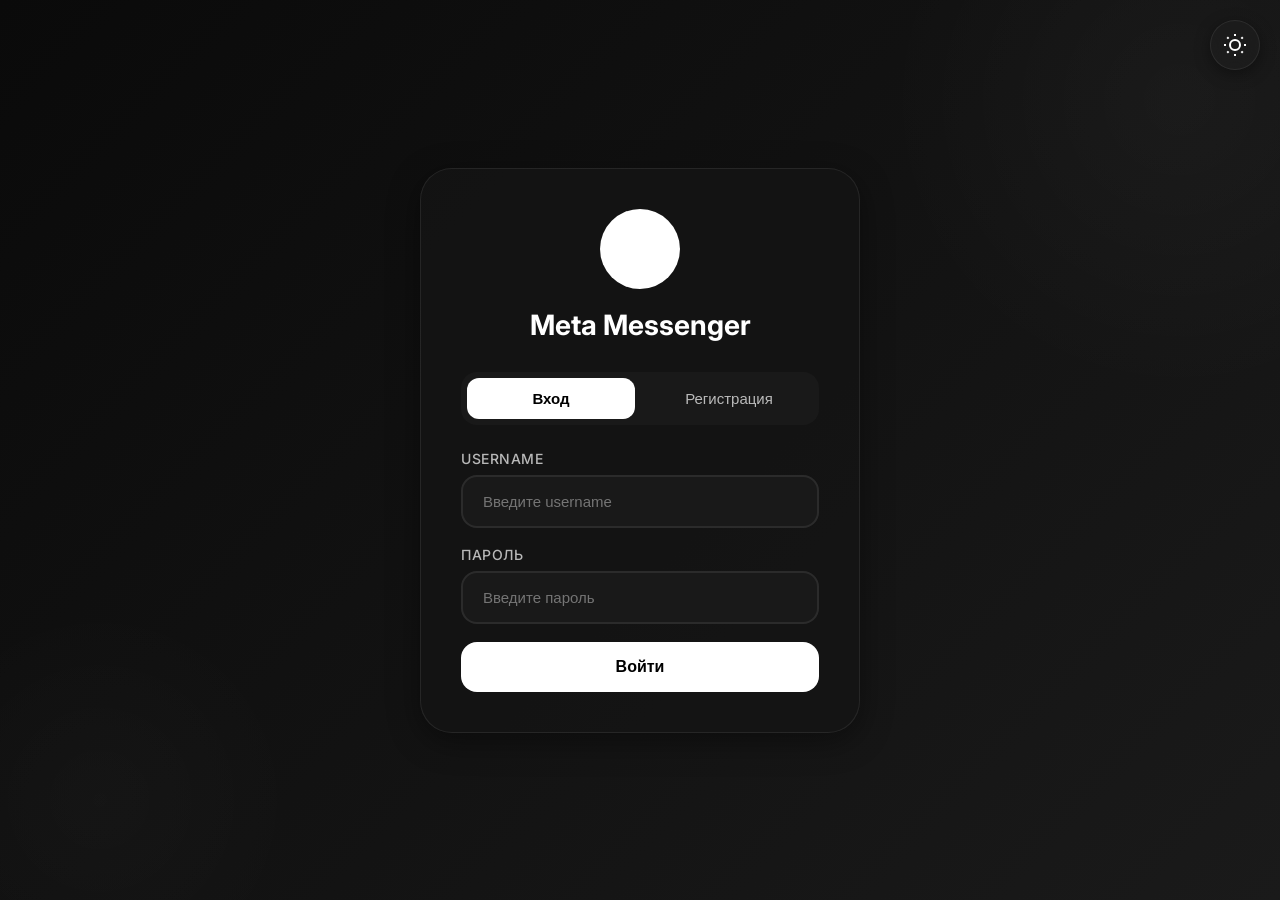
==== commit d304a6af: "Update theme: modern black & white design with subtle message colors - Replace bright purple gradien" ====
--- a/public/index.html
+++ b/public/index.html
@@ -31,15 +31,9 @@
       <div class="auth-container glass">
         <div class="auth-logo">
           <svg viewBox="0 0 40 40" fill="none" xmlns="http://www.w3.org/2000/svg">
-            <circle cx="20" cy="20" r="20" fill="url(#gradient)"/>
-            <path d="M20 8C13.373 8 8 13.373 8 20C8 26.627 13.373 32 20 32C26.627 32 32 26.627 32 20C32 13.373 26.627 8 20 8ZM20 28C15.582 28 12 24.418 12 20C12 15.582 15.582 12 20 12C24.418 12 28 15.582 28 20C28 24.418 24.418 28 20 28Z" fill="white"/>
-            <circle cx="20" cy="20" r="4" fill="white"/>
-            <defs>
-              <linearGradient id="gradient" x1="0" y1="0" x2="40" y2="40">
-                <stop stop-color="#6366f1"/>
-                <stop offset="1" stop-color="#8b5cf6"/>
-              </linearGradient>
-            </defs>
+            <circle cx="20" cy="20" r="20" fill="currentColor"/>
+            <path d="M20 8C13.373 8 8 13.373 8 20C8 26.627 13.373 32 20 32C26.627 32 32 26.627 32 20C32 13.373 26.627 8 20 8ZM20 28C15.582 28 12 24.418 12 20C12 15.582 15.582 12 20 12C24.418 12 28 15.582 28 20C28 24.418 24.418 28 20 28Z" fill="currentColor" opacity="0.3"/>
+            <circle cx="20" cy="20" r="4" fill="currentColor"/>
           </svg>
           <h1>Meta Messenger</h1>
         </div>
--- a/public/styles.css
+++ b/public/styles.css
@@ -1,4 +1,4 @@
-/* Meta Messenger - Modern Glassmorphism Design */
+/* Meta Messenger - Modern Black & White Design */
 
 * {
   margin: 0;
@@ -7,45 +7,46 @@
 }
 
 :root {
-  /* Light Theme */
-  --primary: #6366f1;
-  --primary-hover: #4f46e5;
-  --primary-glow: rgba(99, 102, 241, 0.4);
-  --bg-gradient: linear-gradient(135deg, #667eea 0%, #764ba2 100%);
-  --glass-bg: rgba(255, 255, 255, 0.1);
-  --glass-border: rgba(255, 255, 255, 0.2);
-  --glass-shadow: rgba(0, 0, 0, 0.1);
+  /* Dark Theme (default) - Modern Black */
+  --primary: #ffffff;
+  --primary-hover: #e5e5e5;
+  --primary-glow: rgba(255, 255, 255, 0.15);
+  --bg-gradient: linear-gradient(135deg, #0a0a0a 0%, #1a1a1a 100%);
+  --glass-bg: rgba(20, 20, 20, 0.8);
+  --glass-border: rgba(255, 255, 255, 0.08);
+  --glass-shadow: rgba(0, 0, 0, 0.4);
   --text-primary: #ffffff;
   --text-secondary: rgba(255, 255, 255, 0.7);
-  --text-muted: rgba(255, 255, 255, 0.5);
-  --surface: rgba(255, 255, 255, 0.08);
-  --surface-hover: rgba(255, 255, 255, 0.12);
-  --border: rgba(255, 255, 255, 0.1);
-  --success: #10b981;
+  --text-muted: rgba(255, 255, 255, 0.4);
+  --surface: rgba(30, 30, 30, 0.6);
+  --surface-hover: rgba(40, 40, 40, 0.8);
+  --border: rgba(255, 255, 255, 0.08);
+  --success: #22c55e;
   --error: #ef4444;
   --warning: #f59e0b;
-  --message-out: linear-gradient(135deg, #6366f1 0%, #8b5cf6 100%);
-  --message-in: rgba(255, 255, 255, 0.1);
+  --message-out: #2a2a2a;
+  --message-in: rgba(40, 40, 40, 0.8);
   --scrollbar: rgba(255, 255, 255, 0.2);
 }
 
 [data-theme="light"] {
-  --primary: #6366f1;
-  --primary-hover: #4f46e5;
-  --primary-glow: rgba(99, 102, 241, 0.3);
-  --bg-gradient: linear-gradient(135deg, #e0e7ff 0%, #f3e8ff 100%);
-  --glass-bg: rgba(255, 255, 255, 0.7);
-  --glass-border: rgba(255, 255, 255, 0.5);
-  --glass-shadow: rgba(100, 100, 111, 0.2);
-  --text-primary: #1e1b4b;
-  --text-secondary: #4c1d95;
-  --text-muted: #6b7280;
-  --surface: rgba(255, 255, 255, 0.5);
-  --surface-hover: rgba(255, 255, 255, 0.7);
-  --border: rgba(139, 92, 246, 0.2);
-  --message-out: linear-gradient(135deg, #6366f1 0%, #8b5cf6 100%);
-  --message-in: rgba(255, 255, 255, 0.8);
-  --scrollbar: rgba(139, 92, 246, 0.3);
+  /* Light Theme - Modern White */
+  --primary: #000000;
+  --primary-hover: #1a1a1a;
+  --primary-glow: rgba(0, 0, 0, 0.1);
+  --bg-gradient: linear-gradient(135deg, #ffffff 0%, #f5f5f5 100%);
+  --glass-bg: rgba(255, 255, 255, 0.9);
+  --glass-border: rgba(0, 0, 0, 0.08);
+  --glass-shadow: rgba(0, 0, 0, 0.08);
+  --text-primary: #0a0a0a;
+  --text-secondary: rgba(0, 0, 0, 0.7);
+  --text-muted: rgba(0, 0, 0, 0.4);
+  --surface: rgba(245, 245, 245, 0.8);
+  --surface-hover: rgba(235, 235, 235, 0.9);
+  --border: rgba(0, 0, 0, 0.08);
+  --message-out: #e5e5e5;
+  --message-in: rgba(245, 245, 245, 0.8);
+  --scrollbar: rgba(0, 0, 0, 0.2);
 }
 
 body {
@@ -104,7 +105,7 @@
   position: absolute;
   width: 600px;
   height: 600px;
-  background: radial-gradient(circle, var(--primary-glow) 0%, transparent 70%);
+  background: radial-gradient(circle, rgba(255, 255, 255, 0.03) 0%, transparent 70%);
   top: -200px;
   right: -200px;
   border-radius: 50%;
@@ -116,11 +117,19 @@
   position: absolute;
   width: 400px;
   height: 400px;
-  background: radial-gradient(circle, rgba(139, 92, 246, 0.3) 0%, transparent 70%);
+  background: radial-gradient(circle, rgba(255, 255, 255, 0.02) 0%, transparent 70%);
   bottom: -100px;
   left: -100px;
   border-radius: 50%;
   animation: float 8s ease-in-out infinite reverse;
+}
+
+[data-theme="light"] .auth-screen::before {
+  background: radial-gradient(circle, rgba(0, 0, 0, 0.03) 0%, transparent 70%);
+}
+
+[data-theme="light"] .auth-screen::after {
+  background: radial-gradient(circle, rgba(0, 0, 0, 0.02) 0%, transparent 70%);
 }
 
 @keyframes float {
@@ -146,29 +155,13 @@
   width: 80px;
   height: 80px;
   margin-bottom: 15px;
-  filter: drop-shadow(0 4px 12px var(--primary-glow));
-  animation: pulse 2s ease-in-out infinite;
-}
-
-@keyframes pulse {
-  0%, 100% { transform: scale(1); }
-  50% { transform: scale(1.05); }
+  color: var(--text-primary);
 }
 
 .auth-logo h1 {
   font-size: 28px;
   font-weight: 700;
-  background: linear-gradient(135deg, #fff 0%, rgba(255,255,255,0.8) 100%);
-  -webkit-background-clip: text;
-  -webkit-text-fill-color: transparent;
-  background-clip: text;
-}
-
-[data-theme="light"] .auth-logo h1 {
-  background: linear-gradient(135deg, #6366f1 0%, #8b5cf6 100%);
-  -webkit-background-clip: text;
-  -webkit-text-fill-color: transparent;
-  background-clip: text;
+  color: var(--text-primary);
 }
 
 .auth-tabs {
@@ -200,8 +193,13 @@
 
 .auth-tab.active {
   background: var(--primary);
-  color: white;
-  box-shadow: 0 4px 16px var(--primary-glow);
+  color: #000;
+  font-weight: 600;
+}
+
+[data-theme="light"] .auth-tab.active {
+  background: var(--primary);
+  color: #fff;
 }
 
 .auth-form {
@@ -248,36 +246,27 @@
 .btn-primary {
   padding: 16px;
   background: var(--primary);
-  color: white;
   border: none;
   border-radius: 16px;
   font-size: 16px;
   font-weight: 600;
   cursor: pointer;
   transition: all 0.3s ease;
-  position: relative;
-  overflow: hidden;
-}
-
-.btn-primary::before {
-  content: '';
-  position: absolute;
-  top: 0;
-  left: -100%;
-  width: 100%;
-  height: 100%;
-  background: linear-gradient(90deg, transparent, rgba(255,255,255,0.2), transparent);
-  transition: left 0.5s ease;
-}
-
-.btn-primary:hover::before {
-  left: 100%;
+}
+
+[data-theme="dark"] .btn-primary {
+  background: var(--primary);
+  color: #000000;
+}
+
+[data-theme="light"] .btn-primary {
+  background: var(--primary);
+  color: #ffffff;
 }
 
 .btn-primary:hover {
   background: var(--primary-hover);
   transform: translateY(-2px);
-  box-shadow: 0 8px 24px var(--primary-glow);
 }
 
 .btn-primary:active {
@@ -289,9 +278,9 @@
   font-size: 14px;
   text-align: center;
   padding: 12px;
-  background: rgba(239, 68, 68, 0.1);
+  background: var(--surface);
   border-radius: 12px;
-  border: 1px solid rgba(239, 68, 68, 0.3);
+  border: 1px solid var(--border);
 }
 
 /* Main Screen */
@@ -366,8 +355,7 @@
   height: 44px;
   border-radius: 50%;
   object-fit: cover;
-  border: 2px solid var(--primary);
-  box-shadow: 0 4px 12px var(--primary-glow);
+  border: 2px solid var(--border);
 }
 
 .avatar-large {
@@ -497,7 +485,6 @@
 .btn-add {
   padding: 8px 20px;
   background: var(--primary);
-  color: white;
   border: none;
   border-radius: 20px;
   font-size: 13px;
@@ -507,10 +494,19 @@
   white-space: nowrap;
 }
 
+[data-theme="dark"] .btn-add {
+  background: var(--primary);
+  color: #000000;
+}
+
+[data-theme="light"] .btn-add {
+  background: var(--primary);
+  color: #ffffff;
+}
+
 .btn-add:hover {
   background: var(--primary-hover);
   transform: scale(1.05);
-  box-shadow: 0 4px 12px var(--primary-glow);
 }
 
 /* Admin Badge */
@@ -519,11 +515,12 @@
   align-items: center;
   gap: 4px;
   padding: 4px 10px;
-  background: linear-gradient(135deg, #f59e0b, #ef4444);
+  background: var(--surface-hover);
+  border: 1px solid var(--border);
   border-radius: 12px;
   font-size: 11px;
   font-weight: 700;
-  color: white;
+  color: var(--text-primary);
   text-transform: uppercase;
   letter-spacing: 0.5px;
   margin-left: 8px;
@@ -568,13 +565,22 @@
 
 .chat-item.active {
   background: var(--primary);
-  box-shadow: 0 4px 16px var(--primary-glow);
-}
-
-.chat-item.active .chat-item-name,
-.chat-item.active .chat-item-last-message,
-.chat-item.active .chat-item-time {
-  color: white;
+}
+
+[data-theme="dark"] .chat-item.active {
+  background: var(--primary);
+}
+
+[data-theme="dark"] .chat-item.active .chat-item-name,
+[data-theme="dark"] .chat-item.active .chat-item-last-message,
+[data-theme="dark"] .chat-item.active .chat-item-time {
+  color: #000000;
+}
+
+[data-theme="light"] .chat-item.active .chat-item-name,
+[data-theme="light"] .chat-item.active .chat-item-last-message,
+[data-theme="light"] .chat-item.active .chat-item-time {
+  color: #ffffff;
 }
 
 .chat-item-info {
@@ -744,13 +750,17 @@
 .message.incoming .message-bubble {
   background: var(--message-in);
   border-bottom-left-radius: 4px;
-}
-
-.message.outgoing .message-bubble {
+  color: var(--text-primary);
+}
+
+[data-theme="dark"] .message.outgoing .message-bubble {
   background: var(--message-out);
-  color: white;
-  border-bottom-right-radius: 4px;
-  box-shadow: 0 4px 16px var(--primary-glow);
+  color: #ffffff;
+}
+
+[data-theme="light"] .message.outgoing .message-bubble {
+  background: var(--message-out);
+  color: #000000;
 }
 
 .message-meta {
@@ -830,7 +840,6 @@
   height: 52px;
   border: none;
   background: var(--primary);
-  color: white;
   border-radius: 50%;
   cursor: pointer;
   display: flex;
@@ -838,12 +847,21 @@
   justify-content: center;
   transition: all 0.3s ease;
   flex-shrink: 0;
+}
+
+[data-theme="dark"] .btn-send {
+  background: var(--primary);
+  color: #000000;
+}
+
+[data-theme="light"] .btn-send {
+  background: var(--primary);
+  color: #ffffff;
 }
 
 .btn-send:hover {
   background: var(--primary-hover);
   transform: scale(1.1) rotate(-10deg);
-  box-shadow: 0 6px 20px var(--primary-glow);
 }
 
 .btn-send:active {
@@ -1011,7 +1029,6 @@
   width: 100%;
   padding: 14px;
   background: var(--primary);
-  color: white;
   border: none;
   border-radius: 12px;
   font-size: 14px;
@@ -1024,28 +1041,37 @@
   gap: 8px;
 }
 
+[data-theme="dark"] .btn-admin {
+  background: var(--primary);
+  color: #000000;
+}
+
+[data-theme="light"] .btn-admin {
+  background: var(--primary);
+  color: #ffffff;
+}
+
 .btn-admin:hover {
   background: var(--primary-hover);
   transform: translateY(-2px);
-  box-shadow: 0 6px 20px var(--primary-glow);
 }
 
 .btn-admin.danger {
   background: var(--error);
+  color: white;
 }
 
 .btn-admin.danger:hover {
   background: #dc2626;
-  box-shadow: 0 6px 20px rgba(239, 68, 68, 0.4);
 }
 
 .btn-admin.success {
   background: var(--success);
+  color: white;
 }
 
 .btn-admin.success:hover {
   background: #059669;
-  box-shadow: 0 6px 20px rgba(16, 185, 129, 0.4);
 }
 
 .admin-list {
